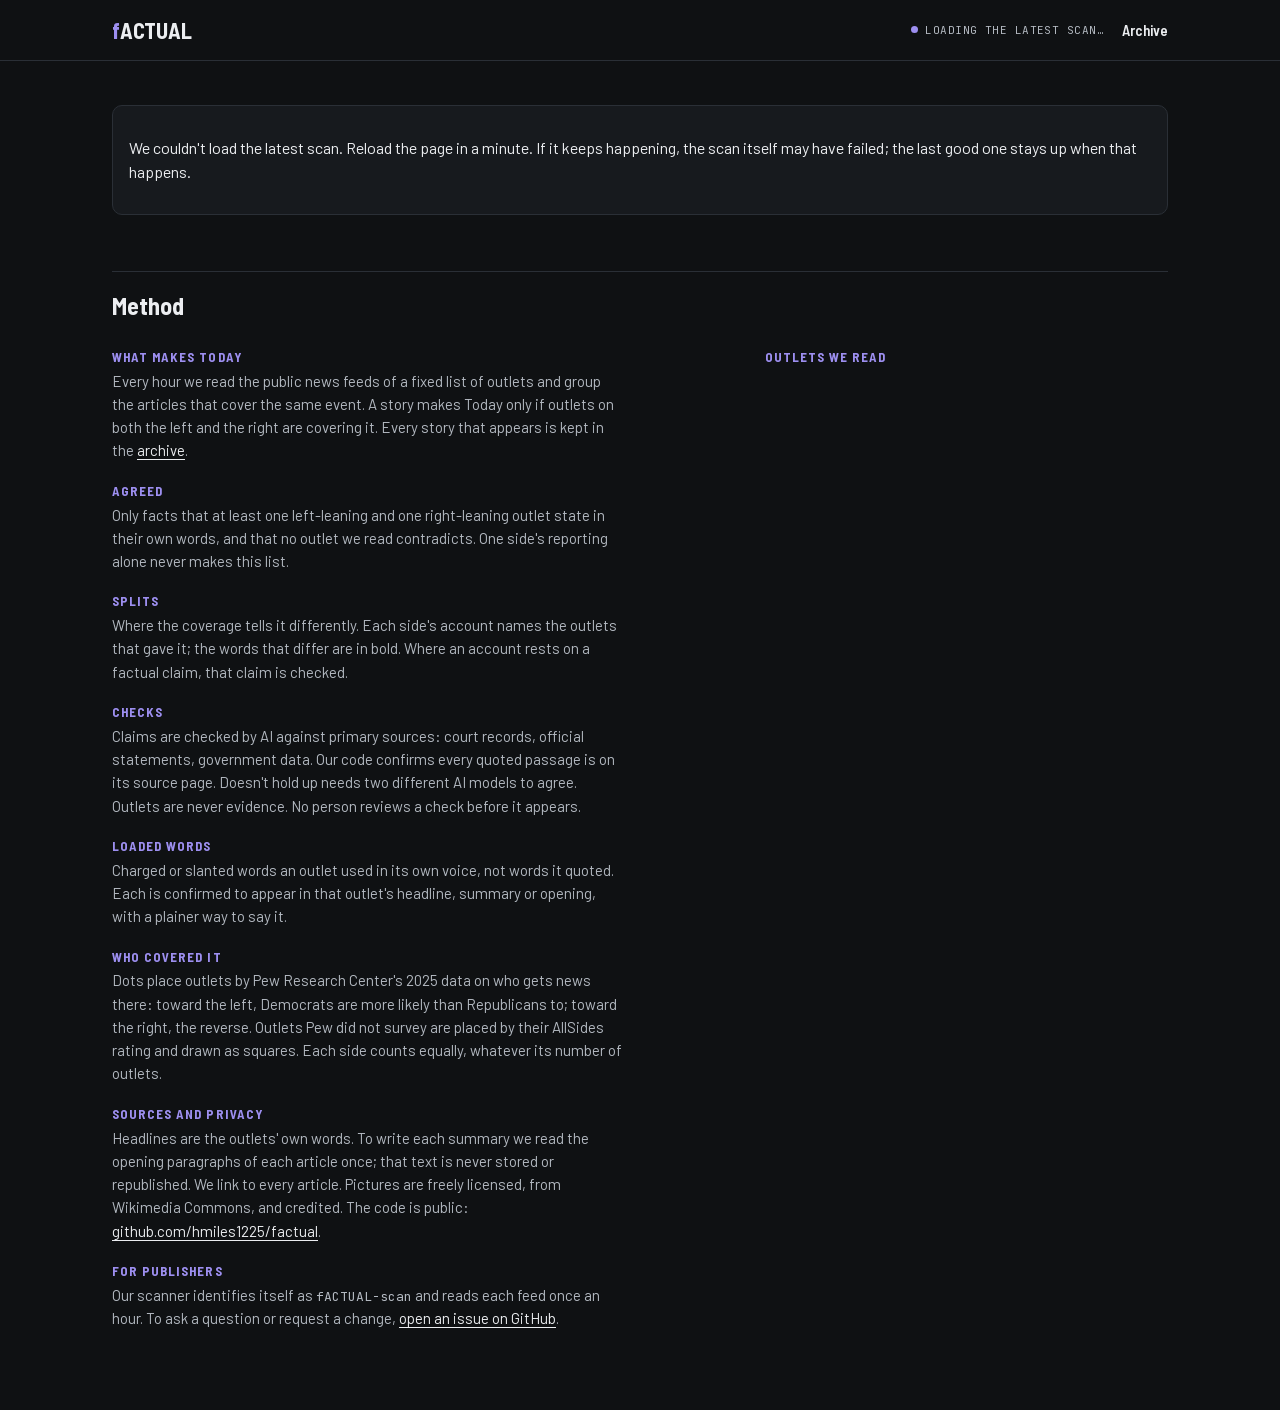
==== web/index.html @ ad4d0893 "Direction C: dark, data-first, brand purple Heston's son said the site looked like Claude made it (c" ====
<!doctype html>
<html lang="en">
<head>
<meta charset="utf-8">
<meta name="viewport" content="width=device-width, initial-scale=1">
<title>fACTUAL</title>
<meta name="description" content="The stories both left- and right-leaning outlets are covering: what they agree on, where they differ, and what holds up.">
<meta name="theme-color" content="#0F1113">
<meta name="color-scheme" content="dark">
<link rel="preload" href="fonts/barlowsc-700-v16.woff2" as="font" type="font/woff2" crossorigin>
<link rel="preload" href="fonts/barlow-400-v13.woff2" as="font" type="font/woff2" crossorigin>
<link rel="icon" href="favicon-v1.svg" type="image/svg+xml">
<link rel="icon" href="favicon-32-v1.png" sizes="32x32" type="image/png">
<link rel="apple-touch-icon" href="apple-touch-icon-v1.png">
<link rel="manifest" href="site.webmanifest">
<meta name="apple-mobile-web-app-title" content="fACTUAL">
<meta name="application-name" content="fACTUAL">
<meta name="msapplication-TileColor" content="#4B3A9E">
<link rel="stylesheet" href="styles.css">
<script src="app.js" defer></script>
</head>
<body data-page="today">
<a class="skip" href="#main">Skip to stories</a>

<header class="masthead">
  <div class="masthead-inner">
    <a class="wordmark" href="./" aria-label="fACTUAL"><span class="f" aria-hidden="true">f</span><span aria-hidden="true">ACTUAL</span></a>
    <nav class="mast-nav" aria-label="Site">
      <p class="scanline" id="scanline" aria-live="polite">Loading the latest scan…</p>
      <a class="nav-link" href="archive.html">Archive</a>
    </nav>
  </div>
</header>

<main id="main" class="page">
  <section class="intro" aria-labelledby="today-title">
    <h1 id="today-title" class="sr-only">Today, in <span id="today-count">…</span> stories</h1>
    <nav class="topic-nav" id="topic-nav" aria-label="Sections"></nav>
  </section>
  <div id="sections"></div>

  <section class="about" id="about" aria-labelledby="about-title">
    <h2 id="about-title">Method</h2>
    <div class="about-cols">
      <div>
        <h3>What makes Today</h3>
        <p>Every hour we read the public news feeds of a fixed list of outlets and group the articles that cover
          the same event. A story makes Today only if outlets on both the left and the right are covering it.
          Every story that appears is kept in the <a href="archive.html">archive</a>.</p>
        <h3>Agreed</h3>
        <p>Only facts that at least one left-leaning and one right-leaning outlet state in their own words, and that
          no outlet we read contradicts. One side's reporting alone never makes this list.</p>
        <h3>Splits</h3>
        <p>Where the coverage tells it differently. Each side's account names the outlets that gave it; the words
          that differ are in bold. Where an account rests on a factual claim, that claim is checked.</p>
        <h3>Checks</h3>
        <p>Claims are checked by AI against primary sources: court records, official statements, government data.
          Our code confirms every quoted passage is on its source page. Doesn't hold up needs two different AI models
          to agree. Outlets are never evidence. No person reviews a check before it appears.</p>
        <h3>Loaded words</h3>
        <p>Charged or slanted words an outlet used in its own voice, not words it quoted. Each is confirmed to appear
          in that outlet's headline, summary or opening, with a plainer way to say it.</p>
        <h3>Who covered it</h3>
        <p>Dots place outlets by Pew Research Center's 2025 data on who gets news there: toward the left, Democrats
          are more likely than Republicans to; toward the right, the reverse. Outlets Pew did not survey are placed by
          their AllSides rating and drawn as squares. Each side counts equally, whatever its number of outlets.</p>
        <h3>Sources and privacy</h3>
        <p>Headlines are the outlets' own words. To write each summary we read the opening paragraphs of each article
          once; that text is never stored or republished. We link to every article. Pictures are freely licensed,
          from Wikimedia Commons, and credited. The code is public:
          <a href="https://github.com/hmiles1225/factual">github.com/hmiles1225/factual</a>.</p>
        <h3>For publishers</h3>
        <p>Our scanner identifies itself as <code>fACTUAL-scan</code> and reads each feed once an hour. To ask a
          question or request a change, <a href="https://github.com/hmiles1225/factual/issues">open an issue on GitHub</a>.</p>
      </div>
      <div>
        <h3>Outlets we read</h3>
        <div id="feeds"></div>
      </div>
    </div>
  </section>
</main>
</body>
</html>
---- web/styles.css ----
/* fACTUAL, Direction C "Instrument" (Figma AU7aaZm109MOZR5fq3y9kd, section 08: 113:6, 113:75).
   Dark, data-first: the numbers lead. One brand purple in two shades: lavender for text and marks
   on dark, the deep purple for fills under white text. Yellow and vermilion are verdicts only.
   Three voices: Barlow Semi Condensed = fACTUAL's labels and headlines, Barlow = reading,
   JetBrains Mono = numbers and receipts. */

@font-face { font-family: "Barlow Semi Condensed"; src: url(fonts/barlowsc-500-v16.woff2) format("woff2"); font-weight: 500; font-display: swap; }
@font-face { font-family: "Barlow Semi Condensed"; src: url(fonts/barlowsc-600-v16.woff2) format("woff2"); font-weight: 600; font-display: swap; }
@font-face { font-family: "Barlow Semi Condensed"; src: url(fonts/barlowsc-700-v16.woff2) format("woff2"); font-weight: 700; font-display: swap; }
@font-face { font-family: "Barlow"; src: url(fonts/barlow-400-v13.woff2) format("woff2"); font-weight: 400; font-display: swap; }
@font-face { font-family: "Barlow"; src: url(fonts/barlow-500-v13.woff2) format("woff2"); font-weight: 500; font-display: swap; }
@font-face { font-family: "Barlow"; src: url(fonts/barlow-600-v13.woff2) format("woff2"); font-weight: 600; font-display: swap; }
@font-face { font-family: "JetBrains Mono"; src: url(fonts/jetbrainsmono-v24.woff2) format("woff2"); font-weight: 400 700; font-display: swap; }

:root {
  color-scheme: dark;
  --bg: #0F1113;      /* never pure black */
  --surf: #171A1E;
  --surf-2: #1F2328;
  --line: #2A2F36;
  --ink: #ECEEF1;     /* 16.6:1 on bg */
  --ink-2: #B3B9C1;   /* 10:1 on bg */
  --ink-3: #858C95;   /* 5.5:1 on bg, 5.1:1 on surf */
  --lav: #9D8FF0;     /* brand purple for text and marks on dark: 6.9:1 on bg, 6.3:1 on surf */
  --brand: #4B3A9E;   /* brand purple for fills; white text on it is 8.8:1 */
  --hi: #F5E663;      /* Confirmed, and nothing else */
  --verm: #B3261E;    /* Doesn't hold up, and nothing else */
  --cond: "Barlow Semi Condensed", "Arial Narrow", system-ui, sans-serif;
  --sans: "Barlow", system-ui, sans-serif;
  --mono: "JetBrains Mono", ui-monospace, monospace;
  --gutter: 20px;
  --ease-out: cubic-bezier(0.2, 0.7, 0.2, 1);
}

* { box-sizing: border-box; }
html { -webkit-text-size-adjust: 100%; overflow-x: clip; }
body { margin: 0; overflow-x: clip; background: var(--bg); color: var(--ink); font: 400 1rem/1.5 var(--sans); }  /* never scrolls sideways */
a { color: inherit; text-decoration-thickness: 1px; text-underline-offset: 3px; }
a:hover { text-decoration-thickness: 2px; }
:focus-visible { outline: 2px solid var(--lav); outline-offset: 3px; border-radius: 6px; }
.skip { position: absolute; left: -9999px; }
.skip:focus { left: var(--gutter); top: 12px; background: var(--surf); padding: 10px 14px; z-index: 2; }
.sr-only { position: absolute; width: 1px; height: 1px; overflow: hidden; clip: rect(0 0 0 0); white-space: nowrap; }
code { font: 400 0.8125rem var(--mono); }

/* ---------- Frame ---------- */
.masthead { border-bottom: 1px solid var(--line); }
.masthead-inner, .page { max-width: 1120px; margin: 0 auto; padding: 0 var(--gutter); }
.masthead-inner { display: flex; align-items: center; justify-content: space-between; gap: 16px; min-height: 60px; }
.wordmark { font: 700 1.375rem/1 var(--cond); letter-spacing: -0.01em; text-decoration: none; }
.wordmark .f { color: var(--lav); }
.mast-nav { display: flex; align-items: center; gap: 18px; }
.scanline { display: flex; align-items: center; gap: 7px; margin: 0; white-space: nowrap; font: 400 0.6875rem/1.3 var(--mono); letter-spacing: 0.04em; text-transform: uppercase; color: var(--ink-2); }
.scanline::before { content: ""; width: 7px; height: 7px; border-radius: 50%; background: var(--lav); flex: none; }
.back, .nav-link { display: inline-flex; align-items: center; min-height: 44px; font: 600 0.9375rem/1 var(--cond); text-decoration: none; }
.back::before { content: "\2190"; margin-right: 6px; }
.back:hover, .nav-link:hover { text-decoration: underline; }
.page { padding-bottom: 80px; }

/* ---------- Today ---------- */
.intro { padding: 16px 0 4px; }
.topic-nav { display: flex; flex-wrap: wrap; gap: 6px; }
.topic-chip { display: inline-flex; align-items: center; gap: 7px; min-height: 44px; padding: 0 12px; border-radius: 8px; background: var(--surf);
  color: var(--ink-2); font: 600 0.9375rem/1 var(--cond); text-decoration: none; transition: background 150ms ease-out, color 150ms ease-out; }
.topic-chip:hover { background: var(--brand); color: #fff; }
.topic-chip:hover .topic-count { color: #fff; }
.topic-count { font: 400 0.75rem/1 var(--mono); color: var(--ink-3); }
.topic-section { margin-top: 32px; scroll-margin-top: 12px; }
.topic-section:first-child { margin-top: 16px; }
.topic-head { display: flex; align-items: baseline; justify-content: space-between; gap: 12px; padding-bottom: 10px; margin-bottom: 14px; border-bottom: 1px solid var(--line); }
.topic-name { margin: 0; font: 700 1.375rem/1.1 var(--cond); }
.topic-span { margin: 0; font: 400 0.75rem/1.2 var(--mono); letter-spacing: 0.04em; text-transform: uppercase; color: var(--ink-3); }
.topic-empty { margin: 0; font-size: 0.9375rem; line-height: 1.5; color: var(--ink-3); }

.stories { list-style: none; margin: 0; padding: 0; display: grid; gap: 12px; }
.story { display: flex; flex-direction: column; gap: 12px; padding: 14px; background: var(--surf); border: 1px solid transparent; border-radius: 12px;
  transition: border-color 160ms var(--ease-out); }
.story:hover { border-color: var(--line); }
.story-main { display: flex; flex-direction: column; gap: 8px; }
.headline { margin: 0; font: 600 1.3125rem/1.12 var(--cond); }
.headline a { text-decoration: none; }
.headline a:hover { text-decoration: underline; text-decoration-thickness: 1px; }
.story-lead .headline { font-size: clamp(1.5625rem, 4vw, 2.125rem); line-height: 1.06; }
.gist { margin: 0; font: 400 0.96875rem/1.45 var(--sans); color: var(--ink-2); max-width: 64ch; }

/* The numbers that lead: outlets, agreed, splits, loaded words. */
.metrics { list-style: none; display: flex; flex-wrap: wrap; gap: 4px 14px; margin: 0; padding: 0; }
.metrics li { display: inline-flex; align-items: baseline; gap: 4px; }
.m-n { font: 700 0.8125rem/1 var(--mono); color: var(--ink); }
.m-l { font: 500 0.8125rem/1 var(--cond); color: var(--ink-3); }
.metrics .is-agreed .m-n { color: var(--lav); }
.metrics-tiles { display: grid; grid-template-columns: repeat(4, 1fr); gap: 8px; margin: 16px 0 0; }
.metrics-tiles li { display: flex; flex-direction: column; align-items: flex-start; gap: 4px; padding: 10px; background: var(--surf); border-radius: 8px; }
.metrics-tiles .m-n { font-size: 1.25rem; }
.metrics-tiles .m-l { font-size: 0.75rem; }

/* ---------- Photos: freely licensed, always credited ---------- */
figure { margin: 0; }
figure img { display: block; width: 100%; height: auto; border-radius: 10px; background: var(--surf-2); object-fit: cover; object-position: 50% 22%; }
figcaption { margin-top: 6px; font: 400 0.65625rem/1.45 var(--mono); color: var(--ink-3); }
figcaption a { text-decoration: none; }
figcaption a:hover { text-decoration: underline; }
.photo-link { display: block; border-radius: 10px; overflow: hidden; }
.photo-link img { transition: transform 300ms var(--ease-out); }
.photo-link:hover img { transform: scale(1.02); }
.lead-photo img { aspect-ratio: 16 / 9; }
.card-photo img { aspect-ratio: 21 / 9; }
.story-photo { margin-top: 16px; }
.story-photo img { aspect-ratio: 16 / 9; }

/* ---------- Story page ---------- */
.story-page > * { max-width: 720px; }
.story-head { padding: 22px 0 0; }
.kicker { margin: 0 0 8px; font: 400 0.6875rem/1.2 var(--mono); letter-spacing: 0.06em; text-transform: uppercase; color: var(--ink-3); }
.story-title { margin: 0; font: 700 clamp(1.875rem, 6vw, 2.75rem)/1.06 var(--cond); }
.byline { margin: 8px 0 0; font: 400 0.6875rem/1.4 var(--mono); letter-spacing: 0.04em; text-transform: uppercase; color: var(--ink-3); }

.block { margin-top: 32px; }
.block-title { margin: 0 0 10px; font: 700 0.8125rem/1.2 var(--cond); letter-spacing: 0.08em; text-transform: uppercase; color: var(--ink-3); }
.block-title:has(+ .facts) { color: var(--lav); }
.sub-title { margin: 20px 0 8px; font: 700 0.8125rem/1.2 var(--cond); letter-spacing: 0.08em; text-transform: uppercase; color: var(--ink-3); }

.facts { list-style: none; margin: 0; padding: 0; }
.facts li { display: grid; grid-template-columns: 18px 1fr; gap: 10px; padding: 7px 0; }
.fact-mark { font: 700 0.875rem/1.6 var(--mono); color: var(--lav); }
.fact-text { font: 400 1.0625rem/1.5 var(--sans); }

/* Splits */
.diff { padding: 4px 0 18px; }
.diff + .diff { padding-top: 18px; border-top: 1px solid var(--line); }
.diff-point { margin: 0 0 10px; font: 600 1.125rem/1.25 var(--cond); }
.diff-split { margin: 0 0 10px; font-size: 0.875rem; line-height: 1.45; color: var(--ink-2); }
.sides { display: grid; gap: 8px; }
@media (min-width: 360px) { .sides { grid-template-columns: 1fr 1fr; } }
.side { display: flex; flex-direction: column; gap: 8px; padding: 12px; background: var(--surf); border-radius: 10px; }
.side, .side > * { min-width: 0; }
/* Which side is talking can't be missed: a solid label. Text, never color. */
.side-tag { align-self: flex-start; margin: 0; padding: 2px 8px; border-radius: 5px; background: var(--brand); color: #fff; font: 700 0.75rem/1.5 var(--cond); letter-spacing: 0.04em; text-transform: uppercase; }
.side-says { margin: 0; font: 400 0.96875rem/1.45 var(--sans); color: var(--ink-2); }
.side-says strong { font-weight: 600; color: var(--ink); }
.side-outlets { margin: auto 0 0; font: 400 0.65625rem/1.45 var(--mono); color: var(--ink-3); }
.side-pending { margin: 0; font-size: 0.8125rem; color: var(--ink-3); }

/* Checks */
.check-row { border-top: 1px solid var(--line); }
.check-row > summary { display: grid; grid-template-columns: auto minmax(0, 1fr) auto; gap: 10px; align-items: baseline; padding: 10px 0 4px; min-height: 44px; }
.check-row > summary::after { align-self: center; }
.check-claim { font: 400 0.875rem/1.4 var(--sans); color: var(--ink); overflow-wrap: anywhere; }
.diff > .check-row { margin-top: 10px; }
.check-body { padding: 4px 0 10px; }
.why { margin: 0 0 8px; font-size: 0.875rem; line-height: 1.5; color: var(--ink-2); }
.finding { margin: 0; font: 400 0.9375rem/1.5 var(--sans); }
.check-note { margin: 8px 0 0; font-size: 0.8125rem; color: var(--ink-2); }
.check-partial { margin: 6px 0 0; font-size: 0.8125rem; line-height: 1.45; color: var(--ink-2); }
.check-partial p { margin: 0 0 4px; }
.check-sources { margin: 6px 0 0; font: 400 0.6875rem/1.5 var(--mono); color: var(--ink-3); }
.check-sources .src-link { color: var(--lav); text-decoration: underline; text-underline-offset: 2px; }
.check-meta { margin: 8px 0 0; font: 400 0.6875rem/1.5 var(--mono); color: var(--ink-3); }
.evidence { list-style: none; margin: 10px 0 0; padding: 0; }
.evidence li { padding: 8px 0 0 10px; border-left: 2px solid var(--line); margin-bottom: 8px; }
.ev-quote { display: block; font: 400 0.9375rem/1.5 var(--sans); color: var(--ink); }
.ev-src { display: inline-flex; align-items: center; min-height: 32px; font: 400 0.6875rem/1.4 var(--mono); color: var(--lav); }

/* Verdict chips: glyph + word, never color alone */
.chip { display: inline-flex; align-items: center; gap: 5px; justify-self: start; padding: 2px 8px; border-radius: 5px; font: 700 0.75rem/1.4 var(--cond); letter-spacing: 0.04em; text-transform: uppercase; white-space: nowrap; }
.chip-hold { background: var(--hi); color: var(--bg); }
.chip-ctx { border: 1.5px dashed var(--ink-2); color: var(--ink); padding: 0.5px 6.5px; }
.chip-no { background: var(--verm); color: #fff; }
.chip-unk { border: 1.5px solid var(--ink-3); color: var(--ink); padding: 0.5px 6.5px; }

/* Loaded words */
.loaded-list { list-style: none; margin: 0; padding: 0; }
.loaded-item { padding: 10px 0; border-top: 1px solid var(--line); }
.loaded-item:first-child { border-top: 0; padding-top: 2px; }
.loaded-line { margin: 0; font: 500 1rem/1.4 var(--sans); }
.loaded-side { display: inline-block; min-width: 26px; margin-right: 8px; padding: 0 5px; border: 1px solid var(--line); border-radius: 4px; text-align: center; font: 700 0.6875rem/1.6 var(--mono); color: var(--ink-2); }
.loaded-term { color: var(--ink); text-decoration-thickness: 1.5px; }
.loaded-arrow { color: var(--ink-3); }
.loaded-neutral { color: var(--lav); }
.loaded-why { margin: 4px 0 0; font-size: 0.8125rem; line-height: 1.45; color: var(--ink-3); }

/* Who covered it */
.spectrum { margin: 6px 0 0; }
.spectrum-wrap { position: relative; }
.chart-svg { display: block; overflow: visible; }
.chart-svg .hit { fill: transparent; }
.chart-base { stroke: var(--line); stroke-width: 1; }
.chart-axis { font: 400 10.5px var(--mono); fill: var(--ink-3); }
.chart-label { font: 600 12px var(--cond); fill: var(--ink); }
.dot { stroke-width: 1.5; }
.dot.fill { fill: var(--lav); stroke: var(--lav); }
.dot.hollow { fill: var(--bg); stroke: var(--lav); stroke-width: 2; }
.dot.ghost { fill: var(--bg); stroke: var(--ink-3); stroke-width: 1.5; }  /* 5.5:1 ring: WCAG 1.4.11 */
.dotg { cursor: default; }
.dotg:hover .dot.ghost { fill: var(--ink-3); }
.chart-tip { position: absolute; top: -8px; transform: translateY(-100%); display: none; gap: 2px; flex-direction: column;
  padding: 7px 9px; background: var(--ink); color: var(--bg); border-radius: 7px; font-size: 0.8125rem; line-height: 1.35;
  width: max-content; max-width: 100%; white-space: normal; z-index: 1; }
.chart-tip.on { display: flex; }
.chart-tip strong { font-weight: 600; }
.spectrum-legend { display: flex; flex-wrap: wrap; gap: 6px 16px; margin-top: 8px; font: 500 0.8125rem/1.3 var(--cond); color: var(--ink-2); }
.spectrum-legend .key { display: inline-flex; align-items: center; gap: 6px; }
i.dot { display: inline-block; width: 10px; height: 10px; border-radius: 50%; flex: none; }
i.dot.fill { background: var(--lav); }
i.dot.hollow { background: transparent; border: 2px solid var(--lav); }
i.dot.ghost { background: transparent; border: 1.5px solid var(--ink-3); }
i.dot.sq { border-radius: 2px; background: transparent; border: 1.5px solid var(--ink-2); }
.outlet-list { margin-top: 12px; }
.outlet-list > summary { display: flex; justify-content: space-between; gap: 12px; align-items: center; min-height: 44px; font: 600 0.9375rem/1.3 var(--cond); border-top: 1px solid var(--line); border-bottom: 1px solid var(--line); }
.outlet-cols { display: grid; gap: 4px 24px; padding: 8px 0 4px; }
.outlet-ul { list-style: none; margin: 0; padding: 0; }
.outlet-ul li { display: grid; gap: 2px; padding: 8px 0; border-top: 1px solid var(--line); }
.outlet-name { font: 600 0.9375rem/1.3 var(--cond); color: var(--ink-3); }
.outlet-ul li.covered .outlet-name { color: var(--ink); }
.outlet-why { font-size: 0.8125rem; line-height: 1.4; color: var(--ink-2); }

/* By the numbers (verified figures) */
.stats { display: grid; grid-template-columns: repeat(auto-fit, minmax(130px, 1fr)); gap: 8px; margin: 4px 0 12px; }
.stat { display: flex; flex-direction: column; gap: 2px; padding: 10px 12px; background: var(--surf-2); border-radius: 8px; }
.stat-value { font: 700 1.5rem/1.1 var(--mono); color: var(--ink); }
.stat-unit { font: 600 0.8125rem/1.3 var(--cond); color: var(--ink-2); }
.stat-unit:empty { display: none; }
.stat-label { font-size: 0.8125rem; line-height: 1.4; color: var(--ink-2); }
.stat-src { margin-top: 6px; font: 400 0.6875rem/1.4 var(--mono); color: var(--lav); text-decoration: none; }
.stat-src:hover { text-decoration: underline; }

/* Your call, sources, disclosure */
.open-list { list-style: none; margin: 0; padding: 0; }
.open-list li { padding: 12px 0; border-top: 1px solid var(--line); }
.open-list li:first-child { border-top: 0; padding-top: 2px; }
.open-point { margin: 0; font: 500 1rem/1.45 var(--sans); }
details > summary { cursor: pointer; list-style: none; }
details > summary::-webkit-details-marker { display: none; }
details > summary::after { content: "+"; font: 500 1rem/1 var(--mono); color: var(--ink-2); }
details[open] > summary::after { content: "\2212"; }
.sources-all > summary { display: flex; justify-content: space-between; gap: 12px; align-items: center; min-height: 48px; font: 600 0.9375rem/1.3 var(--cond); border-top: 1px solid var(--line); border-bottom: 1px solid var(--line); }
.articles { list-style: none; margin: 0; padding: 0; }
.articles li { padding: 10px 0; border-bottom: 1px solid var(--line); }
.articles .src { display: block; font: 600 0.8125rem/1.3 var(--cond); color: var(--ink-3); }
.articles a { display: block; margin-top: 2px; font: 400 0.9375rem/1.4 var(--sans); color: var(--ink); }
.disclosure { margin: 16px 0 0; font: 400 0.6875rem/1.6 var(--mono); color: var(--ink-3); }
.disclosure a { color: var(--lav); text-decoration: underline; }  /* in a line of text: never color alone */

/* ---------- Method (About) ---------- */
.about { margin-top: 56px; padding-top: 20px; border-top: 1px solid var(--line); }
.about h2 { margin: 0 0 8px; font: 700 1.5rem/1.2 var(--cond); }
.about h3 { margin: 20px 0 4px; font: 700 0.8125rem/1.3 var(--cond); letter-spacing: 0.08em; text-transform: uppercase; color: var(--lav); }
.about p { margin: 0; max-width: 64ch; font-size: 0.9375rem; line-height: 1.55; color: var(--ink-2); }
.about a { color: var(--ink); }
.about-cols { display: grid; gap: 8px 48px; }
.feeds-list { margin: 0; font: 400 0.875rem/1.6 var(--sans); color: var(--ink-2); }
.feeds-down { margin: 8px 0 0; font: 400 0.75rem/1.5 var(--mono); color: var(--ink-3); }
.error { margin-top: 24px; padding: 14px 16px; border: 1px solid var(--line); border-radius: 10px; background: var(--surf); }

/* ---------- Archive ---------- */
.dek { margin: 10px 0 0; max-width: 52ch; font-size: 1rem; line-height: 1.5; color: var(--ink-2); }
.intro h1 { margin: 0; font: 700 clamp(1.875rem, 6vw, 2.75rem)/1.05 var(--cond); }
.arch-day { border-top: 1px solid var(--line); }
.arch-day:last-child { border-bottom: 1px solid var(--line); }
.arch-day > summary { display: flex; align-items: baseline; gap: 16px; padding: 16px 0; min-height: 52px; }
.arch-date { flex: 1; font: 700 1.1875rem/1.2 var(--cond); }
.arch-count { font: 400 0.75rem/1.2 var(--mono); color: var(--ink-3); }
.arch-body { padding: 0 0 20px; }
.arch-topic { margin: 14px 0 6px; font: 700 0.8125rem/1.2 var(--cond); letter-spacing: 0.08em; text-transform: uppercase; color: var(--lav); }
.arch-list { list-style: none; margin: 0; padding: 0; }
.arch-list li { display: grid; gap: 4px; padding: 10px 0; border-top: 1px solid var(--line); }
.arch-link { font: 600 1.0625rem/1.3 var(--cond); color: var(--ink); text-decoration: none; }
.arch-link:hover { text-decoration: underline; }
.arch-meta { font: 400 0.6875rem/1.4 var(--mono); color: var(--ink-3); }

/* ---------- Larger screens ---------- */
@media (min-width: 720px) {
  :root { --gutter: 32px; }
  .story { padding: 18px; }
  .story-title { line-height: 1.04; }
}
@media (min-width: 760px) {
  .outlet-cols { grid-template-columns: repeat(3, 1fr); }
}
@media (min-width: 960px) {
  .stories { grid-template-columns: 1fr 1fr; gap: 14px; }
  .story-lead { grid-column: 1 / -1; padding: 22px; }
  .story-lead:has(.lead-photo) { display: grid; grid-template-columns: 6fr 5fr; column-gap: 28px; align-items: start; }
  .story-lead .lead-photo { grid-column: 2; grid-row: 1; }
  .story-lead .story-main { grid-column: 1; grid-row: 1; }
  .about-cols { grid-template-columns: 3fr 2fr; }
}

@media (max-width: 359px) { .scan-extra { display: none; } }  /* the header fits a 320 px phone */

@media (prefers-reduced-motion: reduce) {
  .photo-link img, .story, .topic-chip { transition: none; }
  .photo-link:hover img { transform: none; }
}
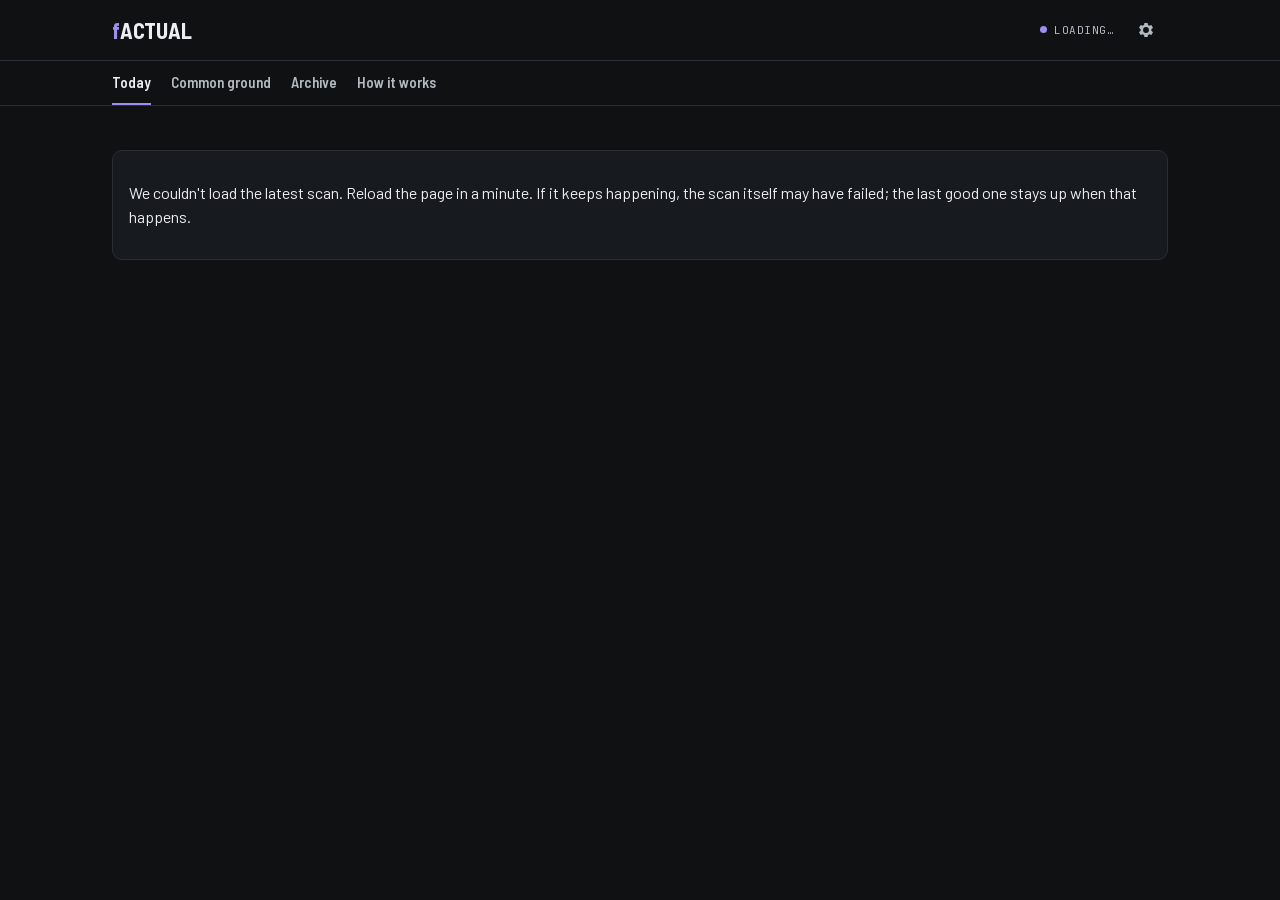
==== commit 41ab85b5: "Common ground, How it works, site nav, and theme settings - Nav on every page: Today, Common ground," ====
--- a/web/index.html
+++ b/web/index.html
@@ -6,7 +6,7 @@
 <title>fACTUAL</title>
 <meta name="description" content="The stories both left- and right-leaning outlets are covering: what they agree on, where they differ, and what holds up.">
 <meta name="theme-color" content="#0F1113">
-<meta name="color-scheme" content="dark">
+<meta name="color-scheme" content="dark light">
 <link rel="preload" href="fonts/barlowsc-700-v16.woff2" as="font" type="font/woff2" crossorigin>
 <link rel="preload" href="fonts/barlow-400-v13.woff2" as="font" type="font/woff2" crossorigin>
 <link rel="icon" href="favicon-v1.svg" type="image/svg+xml">
@@ -16,6 +16,7 @@
 <meta name="apple-mobile-web-app-title" content="fACTUAL">
 <meta name="application-name" content="fACTUAL">
 <meta name="msapplication-TileColor" content="#4B3A9E">
+<script>try{var t=localStorage.getItem("fx-theme");if(t==="light"||t==="auto")document.documentElement.dataset.theme=t}catch(e){}</script>
 <link rel="stylesheet" href="styles.css">
 <script src="app.js" defer></script>
 </head>
@@ -24,12 +25,23 @@
 
 <header class="masthead">
   <div class="masthead-inner">
-    <a class="wordmark" href="./" aria-label="fACTUAL"><span class="f" aria-hidden="true">f</span><span aria-hidden="true">ACTUAL</span></a>
-    <nav class="mast-nav" aria-label="Site">
-      <p class="scanline" id="scanline" aria-live="polite">Loading the latest scan…</p>
-      <a class="nav-link" href="archive.html">Archive</a>
-    </nav>
+    <a class="wordmark" href="./" aria-label="fACTUAL, today's stories"><span class="f" aria-hidden="true">f</span><span aria-hidden="true">ACTUAL</span></a>
+    <div class="mast-right">
+      <p class="scanline" id="scanline" aria-live="polite">Loading…</p>
+    <details class="settings">
+      <summary aria-label="Settings"><svg viewBox="0 0 24 24" width="20" height="20" aria-hidden="true"><path fill="currentColor" d="M19.4 13a7.5 7.5 0 0 0 0-2l2-1.6-2-3.4-2.4 1a7.4 7.4 0 0 0-1.7-1L15 3.5h-4L10.7 6a7.4 7.4 0 0 0-1.7 1l-2.4-1-2 3.4 2 1.6a7.5 7.5 0 0 0 0 2l-2 1.6 2 3.4 2.4-1c.5.4 1.1.7 1.7 1l.3 2.5h4l.3-2.5c.6-.3 1.2-.6 1.7-1l2.4 1 2-3.4zM13 15.5A3.5 3.5 0 1 1 13 8.5a3.5 3.5 0 0 1 0 7z" transform="translate(-1 0)"/></svg></summary>
+      <form class="settings-panel">
+        <fieldset>
+          <legend>Theme</legend>
+          <label><input type="radio" name="theme" value="dark"> Dark</label>
+          <label><input type="radio" name="theme" value="light"> Light</label>
+          <label><input type="radio" name="theme" value="auto"> Match my device</label>
+        </fieldset>
+      </form>
+    </details>
+    </div>
   </div>
+  <nav class="site-nav" aria-label="Site"><div class="site-nav-inner"><a href="./" aria-current="page">Today</a><a href="common.html">Common ground</a><a href="archive.html">Archive</a><a href="how.html">How it works</a></div></nav>
 </header>
 
 <main id="main" class="page">
@@ -39,46 +51,6 @@
   </section>
   <div id="sections"></div>
 
-  <section class="about" id="about" aria-labelledby="about-title">
-    <h2 id="about-title">Method</h2>
-    <div class="about-cols">
-      <div>
-        <h3>What makes Today</h3>
-        <p>Every hour we read the public news feeds of a fixed list of outlets and group the articles that cover
-          the same event. A story makes Today only if outlets on both the left and the right are covering it.
-          Every story that appears is kept in the <a href="archive.html">archive</a>.</p>
-        <h3>Agreed</h3>
-        <p>Only facts that at least one left-leaning and one right-leaning outlet state in their own words, and that
-          no outlet we read contradicts. One side's reporting alone never makes this list.</p>
-        <h3>Splits</h3>
-        <p>Where the coverage tells it differently. Each side's account names the outlets that gave it; the words
-          that differ are in bold. Where an account rests on a factual claim, that claim is checked.</p>
-        <h3>Checks</h3>
-        <p>Claims are checked by AI against primary sources: court records, official statements, government data.
-          Our code confirms every quoted passage is on its source page. Doesn't hold up needs two different AI models
-          to agree. Outlets are never evidence. No person reviews a check before it appears.</p>
-        <h3>Loaded words</h3>
-        <p>Charged or slanted words an outlet used in its own voice, not words it quoted. Each is confirmed to appear
-          in that outlet's headline, summary or opening, with a plainer way to say it.</p>
-        <h3>Who covered it</h3>
-        <p>Dots place outlets by Pew Research Center's 2025 data on who gets news there: toward the left, Democrats
-          are more likely than Republicans to; toward the right, the reverse. Outlets Pew did not survey are placed by
-          their AllSides rating and drawn as squares. Each side counts equally, whatever its number of outlets.</p>
-        <h3>Sources and privacy</h3>
-        <p>Headlines are the outlets' own words. To write each summary we read the opening paragraphs of each article
-          once; that text is never stored or republished. We link to every article. Pictures are freely licensed,
-          from Wikimedia Commons, and credited. The code is public:
-          <a href="https://github.com/hmiles1225/factual">github.com/hmiles1225/factual</a>.</p>
-        <h3>For publishers</h3>
-        <p>Our scanner identifies itself as <code>fACTUAL-scan</code> and reads each feed once an hour. To ask a
-          question or request a change, <a href="https://github.com/hmiles1225/factual/issues">open an issue on GitHub</a>.</p>
-      </div>
-      <div>
-        <h3>Outlets we read</h3>
-        <div id="feeds"></div>
-      </div>
-    </div>
-  </section>
 </main>
 </body>
 </html>
--- a/web/styles.css
+++ b/web/styles.css
@@ -32,6 +32,20 @@
   --ease-out: cubic-bezier(0.2, 0.7, 0.2, 1);
 }
 
+/* Light theme, by choice or matching the device (Settings). Cool white and gray, never cream. */
+:root[data-theme="light"] { color-scheme: light;
+  --bg: #F5F6F8; --surf: #FFFFFF; --surf-2: #EDEFF2; --line: #D9DCE1;
+  --ink: #111316; --ink-2: #3E444C; --ink-3: #5C636D;   /* 17.2, 9.1, 5.6:1 on bg */
+  --lav: #4B3A9E;    /* on light, the deep purple carries text and marks: 8.1:1 on bg */
+}
+@media (prefers-color-scheme: light) {
+  :root[data-theme="auto"] { color-scheme: light;
+  --bg: #F5F6F8; --surf: #FFFFFF; --surf-2: #EDEFF2; --line: #D9DCE1;
+  --ink: #111316; --ink-2: #3E444C; --ink-3: #5C636D;   /* 17.2, 9.1, 5.6:1 on bg */
+  --lav: #4B3A9E;    /* on light, the deep purple carries text and marks: 8.1:1 on bg */
+  }
+}
+
 * { box-sizing: border-box; }
 html { -webkit-text-size-adjust: 100%; overflow-x: clip; }
 body { margin: 0; overflow-x: clip; background: var(--bg); color: var(--ink); font: 400 1rem/1.5 var(--sans); }  /* never scrolls sideways */
@@ -49,7 +63,24 @@
 .masthead-inner { display: flex; align-items: center; justify-content: space-between; gap: 16px; min-height: 60px; }
 .wordmark { font: 700 1.375rem/1 var(--cond); letter-spacing: -0.01em; text-decoration: none; }
 .wordmark .f { color: var(--lav); }
-.mast-nav { display: flex; align-items: center; gap: 18px; }
+.mast-right { display: flex; align-items: center; gap: 10px; }
+.site-nav { border-top: 1px solid var(--line); }
+.site-nav-inner { max-width: 1120px; margin: 0 auto; padding: 0 var(--gutter); display: flex; gap: 20px; overflow-x: auto; scrollbar-width: none; }
+.site-nav-inner::-webkit-scrollbar { display: none; }
+.site-nav a { display: inline-flex; align-items: center; min-height: 44px; white-space: nowrap; font: 600 0.9375rem/1 var(--cond); color: var(--ink-2); text-decoration: none; border-bottom: 2px solid transparent; }
+.site-nav a:hover { color: var(--ink); }
+.site-nav a[aria-current="page"] { color: var(--ink); border-bottom-color: var(--lav); }
+
+/* Settings: a small panel under a gear button */
+.settings { position: relative; }
+.settings > summary { display: grid; place-items: center; width: 44px; height: 44px; border-radius: 8px; color: var(--ink-2); }
+.settings > summary::after, .settings[open] > summary::after { content: none; }
+.settings > summary:hover, .settings[open] > summary { background: var(--surf); color: var(--ink); }
+.settings-panel { position: absolute; right: 0; top: calc(100% + 6px); z-index: 3; min-width: 220px; padding: 12px 14px; background: var(--surf); border: 1px solid var(--line); border-radius: 10px; box-shadow: 0 12px 32px -12px rgba(0, 0, 0, 0.5); }
+.settings-panel fieldset { margin: 0; padding: 0; border: 0; display: grid; gap: 2px; }
+.settings-panel legend { margin-bottom: 6px; font: 700 0.8125rem/1.2 var(--cond); letter-spacing: 0.08em; text-transform: uppercase; color: var(--ink-3); }
+.settings-panel label { display: flex; align-items: center; gap: 10px; min-height: 40px; font: 500 0.9375rem/1.2 var(--sans); cursor: pointer; }
+.settings-panel input { width: 18px; height: 18px; accent-color: var(--lav); margin: 0; }
 .scanline { display: flex; align-items: center; gap: 7px; margin: 0; white-space: nowrap; font: 400 0.6875rem/1.3 var(--mono); letter-spacing: 0.04em; text-transform: uppercase; color: var(--ink-2); }
 .scanline::before { content: ""; width: 7px; height: 7px; border-radius: 50%; background: var(--lav); flex: none; }
 .back, .nav-link { display: inline-flex; align-items: center; min-height: 44px; font: 600 0.9375rem/1 var(--cond); text-decoration: none; }
@@ -163,7 +194,7 @@
 
 /* Verdict chips: glyph + word, never color alone */
 .chip { display: inline-flex; align-items: center; gap: 5px; justify-self: start; padding: 2px 8px; border-radius: 5px; font: 700 0.75rem/1.4 var(--cond); letter-spacing: 0.04em; text-transform: uppercase; white-space: nowrap; }
-.chip-hold { background: var(--hi); color: var(--bg); }
+.chip-hold { background: var(--hi); color: #111316; }  /* dark ink on yellow in both themes: 14.5:1 */
 .chip-ctx { border: 1.5px dashed var(--ink-2); color: var(--ink); padding: 0.5px 6.5px; }
 .chip-no { background: var(--verm); color: #fff; }
 .chip-unk { border: 1.5px solid var(--ink-3); color: var(--ink); padding: 0.5px 6.5px; }
@@ -241,8 +272,27 @@
 .disclosure { margin: 16px 0 0; font: 400 0.6875rem/1.6 var(--mono); color: var(--ink-3); }
 .disclosure a { color: var(--lav); text-decoration: underline; }  /* in a line of text: never color alone */
 
+/* ---------- Common ground ---------- */
+.cg-lede { margin: 0 0 14px; max-width: 60ch; font: 400 1.0625rem/1.5 var(--sans); color: var(--ink-2); }
+.agree-list { list-style: none; margin: 0; padding: 0; display: grid; gap: 10px; }
+.agree { padding: 12px 14px; background: var(--surf); border-radius: 10px; }
+.agree-policy { margin: 0 0 8px; font: 600 1.0625rem/1.3 var(--cond); }
+.agree-row { display: grid; grid-template-columns: 88px 1fr 42px; gap: 10px; align-items: center; min-height: 22px; }
+.agree-who { font: 500 0.8125rem/1 var(--cond); color: var(--ink-3); }
+.agree-bar { position: relative; height: 6px; border-radius: 3px; background: var(--line); overflow: hidden; }
+.agree-fill { position: absolute; inset: 0 auto 0 0; border-radius: 3px; background: var(--lav); }
+.agree-v { font: 700 0.8125rem/1 var(--mono); text-align: right; }
+.cg-source { margin: 12px 0 0; max-width: 72ch; font: 400 0.75rem/1.55 var(--mono); color: var(--ink-3); }
+.cg-source a { color: var(--lav); }
+.misread-list { list-style: none; margin: 0; padding: 0; counter-reset: m; }
+.misread { position: relative; padding: 14px 0 16px 34px; border-top: 1px solid var(--line); counter-increment: m; }
+.misread::before { content: counter(m, decimal-leading-zero); position: absolute; left: 0; top: 17px; font: 700 0.8125rem/1 var(--mono); color: var(--lav); }
+.misread-finding { margin: 0 0 6px; font: 600 1.1875rem/1.25 var(--cond); }
+.misread-detail { margin: 0; max-width: 64ch; font: 400 1rem/1.5 var(--sans); color: var(--ink-2); }
+.feeds-side { margin: 14px 0 2px; font: 700 0.8125rem/1.2 var(--cond); letter-spacing: 0.08em; text-transform: uppercase; color: var(--ink-3); }
+
 /* ---------- Method (About) ---------- */
-.about { margin-top: 56px; padding-top: 20px; border-top: 1px solid var(--line); }
+.about { margin-top: 24px; }
 .about h2 { margin: 0 0 8px; font: 700 1.5rem/1.2 var(--cond); }
 .about h3 { margin: 20px 0 4px; font: 700 0.8125rem/1.3 var(--cond); letter-spacing: 0.08em; text-transform: uppercase; color: var(--lav); }
 .about p { margin: 0; max-width: 64ch; font-size: 0.9375rem; line-height: 1.55; color: var(--ink-2); }
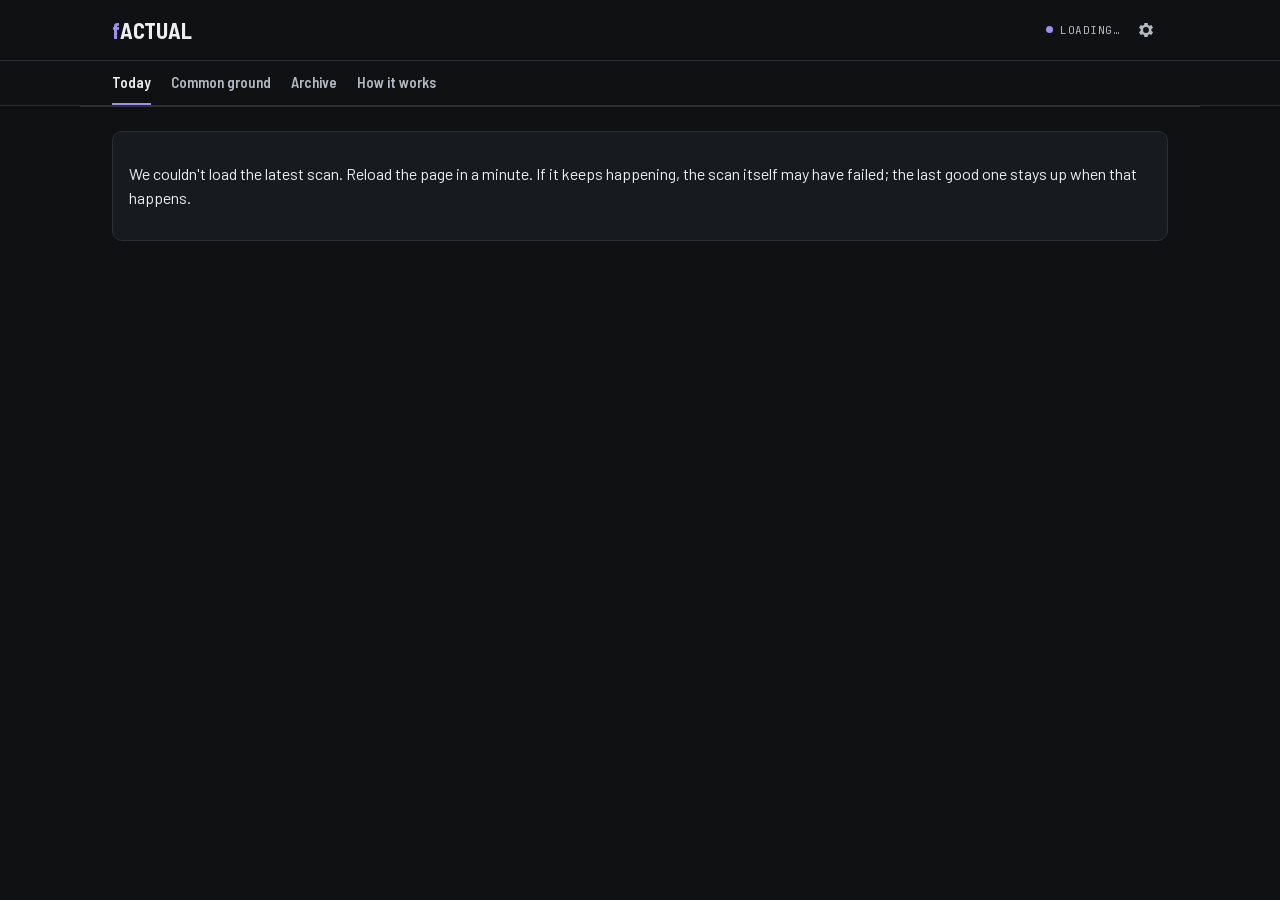
==== commit 613a22a2: "Today: a pinned section strip replaces the wall of section buttons One line of section names, sidewa" ====
--- a/web/index.html
+++ b/web/index.html
@@ -2,21 +2,27 @@
 <html lang="en">
 <head>
 <meta charset="utf-8">
-<meta name="viewport" content="width=device-width, initial-scale=1">
+<meta name="viewport" content="width=device-width, initial-scale=1, viewport-fit=cover">
 <title>fACTUAL</title>
 <meta name="description" content="The stories both left- and right-leaning outlets are covering: what they agree on, where they differ, and what holds up.">
+<meta property="og:type" content="website"><meta property="og:site_name" content="fACTUAL">
+<meta property="og:title" content="fACTUAL"><meta property="og:description" content="The stories both left- and right-leaning outlets are covering: what they agree on, where they differ, and what holds up.">
+<meta property="og:url" content="https://hestonmiles.com/factual/"><meta property="og:image" content="https://hestonmiles.com/factual/og-card-v1.png">
+<meta property="og:image:width" content="1200"><meta property="og:image:height" content="630"><meta name="twitter:card" content="summary_large_image">
 <meta name="theme-color" content="#0F1113">
 <meta name="color-scheme" content="dark light">
 <link rel="preload" href="fonts/barlowsc-700-v16.woff2" as="font" type="font/woff2" crossorigin>
 <link rel="preload" href="fonts/barlow-400-v13.woff2" as="font" type="font/woff2" crossorigin>
-<link rel="icon" href="favicon-v1.svg" type="image/svg+xml">
-<link rel="icon" href="favicon-32-v1.png" sizes="32x32" type="image/png">
-<link rel="apple-touch-icon" href="apple-touch-icon-v1.png">
+<link rel="icon" href="favicon-v2.svg" type="image/svg+xml">
+<link rel="icon" href="favicon-32-v2.png" sizes="32x32" type="image/png">
+<link rel="apple-touch-icon" href="apple-touch-icon-v2.png">
 <link rel="manifest" href="site.webmanifest">
 <meta name="apple-mobile-web-app-title" content="fACTUAL">
 <meta name="application-name" content="fACTUAL">
-<meta name="msapplication-TileColor" content="#4B3A9E">
-<script>try{var t=localStorage.getItem("fx-theme");if(t==="light"||t==="auto")document.documentElement.dataset.theme=t}catch(e){}</script>
+<meta name="msapplication-TileColor" content="#0F1113">
+<script>try{var t=localStorage.getItem("fx-theme");if(t==="light"||t==="auto")document.documentElement.dataset.theme=t}catch(e){}
+/* Opened from the home screen: an app, with a bottom tab bar (?app previews it in a browser). */
+if((window.matchMedia&&matchMedia("(display-mode: standalone)").matches)||navigator.standalone||/[?&]app\b/.test(location.search))document.documentElement.classList.add("app")</script>
 <link rel="stylesheet" href="styles.css">
 <script src="app.js" defer></script>
 </head>
@@ -43,12 +49,13 @@
   </div>
   <nav class="site-nav" aria-label="Site"><div class="site-nav-inner"><a href="./" aria-current="page">Today</a><a href="common.html">Common ground</a><a href="archive.html">Archive</a><a href="how.html">How it works</a></div></nav>
 </header>
+<nav class="tab-bar" aria-label="Sections"><a href="./" aria-current="page"><svg viewBox="0 0 24 24" width="24" height="24" aria-hidden="true"><path d="M4 5h16M4 10h16M4 15h10M4 20h7" fill="none" stroke="currentColor" stroke-width="2" stroke-linecap="round"/></svg><span>Today</span></a><a href="common.html"><svg viewBox="0 0 24 24" width="24" height="24" aria-hidden="true"><circle cx="9" cy="12" r="6" fill="none" stroke="currentColor" stroke-width="2"/><circle cx="15" cy="12" r="6" fill="none" stroke="currentColor" stroke-width="2"/></svg><span>Common ground</span></a><a href="archive.html"><svg viewBox="0 0 24 24" width="24" height="24" aria-hidden="true"><rect x="3" y="4" width="18" height="5" rx="1.5" fill="none" stroke="currentColor" stroke-width="2"/><path d="M5 9v9a2 2 0 0 0 2 2h10a2 2 0 0 0 2-2V9M10 13h4" fill="none" stroke="currentColor" stroke-width="2" stroke-linecap="round"/></svg><span>Archive</span></a><a href="how.html"><svg viewBox="0 0 24 24" width="24" height="24" aria-hidden="true"><circle cx="12" cy="12" r="9" fill="none" stroke="currentColor" stroke-width="2"/><path d="M12 11v6" stroke="currentColor" stroke-width="2" stroke-linecap="round"/><circle cx="12" cy="7.5" r="1.3" fill="currentColor"/></svg><span>How it works</span></a></nav>
 
 <main id="main" class="page">
   <section class="intro" aria-labelledby="today-title">
     <h1 id="today-title" class="sr-only">Today, in <span id="today-count">…</span> stories</h1>
-    <nav class="topic-nav" id="topic-nav" aria-label="Sections"></nav>
   </section>
+  <nav class="topic-nav" id="topic-nav" aria-label="Sections"></nav>
   <div id="sections"></div>
 
 </main>
--- a/web/styles.css
+++ b/web/styles.css
@@ -47,8 +47,8 @@
 }
 
 * { box-sizing: border-box; }
-html { -webkit-text-size-adjust: 100%; overflow-x: clip; }
-body { margin: 0; overflow-x: clip; background: var(--bg); color: var(--ink); font: 400 1rem/1.5 var(--sans); }  /* never scrolls sideways */
+html { -webkit-text-size-adjust: 100%; overflow-x: clip; overscroll-behavior-y: none; }  /* no rubber-band past the end: the tab bar stays put on iPhone */
+body { margin: 0; overflow-x: clip; overscroll-behavior-y: none; background: var(--bg); color: var(--ink); font: 400 1rem/1.5 var(--sans); }  /* never scrolls sideways */
 a { color: inherit; text-decoration-thickness: 1px; text-underline-offset: 3px; }
 a:hover { text-decoration-thickness: 2px; }
 :focus-visible { outline: 2px solid var(--lav); outline-offset: 3px; border-radius: 6px; }
@@ -71,6 +71,25 @@
 .site-nav a:hover { color: var(--ink); }
 .site-nav a[aria-current="page"] { color: var(--ink); border-bottom-color: var(--lav); }
 
+/* Phones and the home-screen app: one nav, a bottom tab bar, in place of the top nav row.
+   Focused items scroll clear of it (WCAG 2.4.11). */
+.tab-bar { display: none; position: fixed; left: 0; right: 0; bottom: 0; z-index: 5; padding: 6px max(6px, env(safe-area-inset-right)) calc(6px + env(safe-area-inset-bottom)) max(6px, env(safe-area-inset-left));
+  background: var(--surf); border-top: 1px solid var(--line); }
+html.app .site-nav { display: none; }
+html.app { scroll-padding-bottom: calc(84px + env(safe-area-inset-bottom)); }
+html.app body { padding-bottom: calc(66px + env(safe-area-inset-bottom)); }
+html.app .tab-bar { display: flex; }
+@media (max-width: 719px) {
+  .site-nav { display: none; }
+  html { scroll-padding-bottom: calc(84px + env(safe-area-inset-bottom)); }
+  body { padding-bottom: calc(66px + env(safe-area-inset-bottom)); }
+  .tab-bar { display: flex; }
+}
+.tab-bar a { flex: 1; display: flex; flex-direction: column; align-items: center; justify-content: center; gap: 3px; min-height: 52px;
+  font: 600 0.71875rem/1 var(--cond); color: var(--ink-3); text-decoration: none; border-radius: 8px; }
+.tab-bar a:hover { color: var(--ink); }
+.tab-bar a[aria-current="page"] { color: var(--lav); }
+
 /* Settings: a small panel under a gear button */
 .settings { position: relative; }
 .settings > summary { display: grid; place-items: center; width: 44px; height: 44px; border-radius: 8px; color: var(--ink-2); }
@@ -81,6 +100,23 @@
 .settings-panel legend { margin-bottom: 6px; font: 700 0.8125rem/1.2 var(--cond); letter-spacing: 0.08em; text-transform: uppercase; color: var(--ink-3); }
 .settings-panel label { display: flex; align-items: center; gap: 10px; min-height: 40px; font: 500 0.9375rem/1.2 var(--sans); cursor: pointer; }
 .settings-panel input { width: 18px; height: 18px; accent-color: var(--lav); margin: 0; }
+.settings-panel { width: min(340px, calc(100vw - 32px)); max-height: calc(100vh - 90px); overflow-y: auto; box-sizing: border-box; }
+.settings-topics { margin-top: 12px !important; padding-top: 12px !important; border-top: 1px solid var(--line) !important; grid-template-columns: 1fr 1fr; column-gap: 12px; }
+.settings-topics legend { float: left; width: 100%; grid-column: 1 / -1; }
+.settings-topics label { min-height: 40px; font-size: 0.875rem; line-height: 1.2; }
+
+/* First visit: choose topics. Same chip shape as the section nav, a checkbox inside each. */
+.picker { margin: 0 0 16px; padding: 16px; background: var(--surf); border: 1px solid var(--line); border-radius: 12px; }
+.picker-title { margin: 0; font: 700 1.375rem/1.2 var(--cond); }
+.picker-sub { margin: 4px 0 12px; font-size: 0.875rem; color: var(--ink-2); }
+.picker-grid { display: flex; flex-wrap: wrap; gap: 8px; }
+.pick { display: inline-flex; align-items: center; gap: 8px; min-height: 44px; box-sizing: border-box; padding: 0 12px; border: 1px solid var(--line); border-radius: 8px; font: 600 0.9375rem/1 var(--cond); color: var(--ink-2); cursor: pointer; transition: background-color 120ms ease-out, border-color 120ms ease-out, color 120ms ease-out; }
+.pick input { width: 18px; height: 18px; margin: 0; accent-color: var(--lav); }
+.pick:has(input:checked) { border-color: var(--lav); color: var(--ink); background: var(--surf-2); }
+.pick:has(input:focus-visible) { outline: 2px solid var(--lav); outline-offset: 2px; }
+.picker-done { margin-top: 14px; min-height: 44px; padding: 0 18px; border: 0; border-radius: 8px; background: var(--brand); color: #fff; font: 700 0.9375rem/1 var(--cond); letter-spacing: 0.02em; cursor: pointer; }
+.picker-done:hover { filter: brightness(1.15); }
+.picker-done:disabled { opacity: 0.4; cursor: not-allowed; filter: none; }
 .scanline { display: flex; align-items: center; gap: 7px; margin: 0; white-space: nowrap; font: 400 0.6875rem/1.3 var(--mono); letter-spacing: 0.04em; text-transform: uppercase; color: var(--ink-2); }
 .scanline::before { content: ""; width: 7px; height: 7px; border-radius: 50%; background: var(--lav); flex: none; }
 .back, .nav-link { display: inline-flex; align-items: center; min-height: 44px; font: 600 0.9375rem/1 var(--cond); text-decoration: none; }
@@ -89,14 +125,25 @@
 .page { padding-bottom: 80px; }
 
 /* ---------- Today ---------- */
-.intro { padding: 16px 0 4px; }
-.topic-nav { display: flex; flex-wrap: wrap; gap: 6px; }
-.topic-chip { display: inline-flex; align-items: center; gap: 7px; min-height: 44px; padding: 0 12px; border-radius: 8px; background: var(--surf);
-  color: var(--ink-2); font: 600 0.9375rem/1 var(--cond); text-decoration: none; transition: background 150ms ease-out, color 150ms ease-out; }
-.topic-chip:hover { background: var(--brand); color: #fff; }
-.topic-chip:hover .topic-count { color: #fff; }
-.topic-count { font: 400 0.75rem/1 var(--mono); color: var(--ink-3); }
-.topic-section { margin-top: 32px; scroll-margin-top: 12px; }
+.intro { padding: 0; }
+/* The section strip: one line, pinned while reading, sideways on a phone. The underline marks the section
+   in view. A soft edge says there is more to swipe to. */
+.topic-nav { position: sticky; top: 0; z-index: 4; display: flex; align-items: stretch; gap: 22px; margin: 0 calc(-1 * var(--gutter)); padding: 0 var(--gutter);
+  background: var(--bg); border-bottom: 1px solid var(--line); overflow-x: auto; scrollbar-width: none; overscroll-behavior-x: contain; }
+.topic-nav::-webkit-scrollbar { display: none; }
+.topic-nav.more-right { -webkit-mask-image: linear-gradient(to right, #000 calc(100% - 36px), transparent); mask-image: linear-gradient(to right, #000 calc(100% - 36px), transparent); }
+.topic-nav.more-left.more-right { -webkit-mask-image: linear-gradient(to right, transparent, #000 28px, #000 calc(100% - 36px), transparent); mask-image: linear-gradient(to right, transparent, #000 28px, #000 calc(100% - 36px), transparent); }
+.topic-nav.more-left:not(.more-right) { -webkit-mask-image: linear-gradient(to right, transparent, #000 28px); mask-image: linear-gradient(to right, transparent, #000 28px); }
+.strip-link { flex: none; display: inline-flex; align-items: baseline; gap: 5px; padding: 14px 0 12px; border-bottom: 2px solid transparent; white-space: nowrap;
+  font: 600 1rem/1.1 var(--cond); color: var(--ink-2); text-decoration: none; transition: color 120ms ease-out, border-color 120ms ease-out; }
+.strip-link:hover { color: var(--ink); }
+.strip-link[aria-current] { color: var(--ink); border-bottom-color: var(--lav); }
+.strip-link.is-empty { color: var(--ink-3); }
+.strip-n { font: 400 0.6875rem/1 var(--mono); color: var(--ink-3); }
+.strip-edit { flex: none; display: inline-flex; align-items: center; gap: 6px; margin-left: auto; padding: 0 2px; border: 0; background: none; white-space: nowrap;
+  font: 600 0.875rem/1 var(--cond); color: var(--ink-3); cursor: pointer; }
+.strip-edit:hover { color: var(--ink); }
+.topic-section { margin-top: 32px; scroll-margin-top: 60px; }  /* clear of the pinned strip */
 .topic-section:first-child { margin-top: 16px; }
 .topic-head { display: flex; align-items: baseline; justify-content: space-between; gap: 12px; padding-bottom: 10px; margin-bottom: 14px; border-bottom: 1px solid var(--line); }
 .topic-name { margin: 0; font: 700 1.375rem/1.1 var(--cond); }
@@ -115,6 +162,7 @@
 .gist { margin: 0; font: 400 0.96875rem/1.45 var(--sans); color: var(--ink-2); max-width: 64ch; }
 
 /* The numbers that lead: outlets, agreed, splits, loaded words. */
+.story-when { margin: 0 0 6px; font: 500 0.75rem/1.2 var(--mono); letter-spacing: 0.02em; color: var(--ink-3); }
 .metrics { list-style: none; display: flex; flex-wrap: wrap; gap: 4px 14px; margin: 0; padding: 0; }
 .metrics li { display: inline-flex; align-items: baseline; gap: 4px; }
 .m-n { font: 700 0.8125rem/1 var(--mono); color: var(--ink); }
@@ -124,6 +172,20 @@
 .metrics-tiles li { display: flex; flex-direction: column; align-items: flex-start; gap: 4px; padding: 10px; background: var(--surf); border-radius: 8px; }
 .metrics-tiles .m-n { font-size: 1.25rem; }
 .metrics-tiles .m-l { font-size: 0.75rem; }
+/* A tile with a section to go to is a link: the whole tile. */
+.metrics-tiles li.is-link { padding: 0; background: none; }
+.tile-link { position: relative; display: flex; flex-direction: column; align-items: flex-start; gap: 4px; width: 100%; box-sizing: border-box; padding: 10px; background: var(--surf); border-radius: 8px; color: inherit; text-decoration: none; transition: background-color 120ms ease-out; }
+.tile-link:hover { background: var(--surf-2); }
+.block[id] { scroll-margin-top: 16px; }
+@media (prefers-reduced-motion: no-preference) { html { scroll-behavior: smooth; } }
+
+/* Back to top: bottom right, clear of the tab bar where there is one. */
+.to-top { position: fixed; right: max(16px, env(safe-area-inset-right)); bottom: calc(16px + env(safe-area-inset-bottom)); z-index: 6; display: grid; place-items: center; width: 48px; height: 48px; padding: 0; border: 1px solid var(--line); border-radius: 50%; background: var(--surf-2); color: var(--ink); cursor: pointer; box-shadow: 0 4px 14px rgba(0, 0, 0, 0.28);
+  opacity: 0; visibility: hidden; transform: translateY(8px); transition: opacity 180ms ease-out, transform 180ms ease-out, visibility 0s linear 180ms; }
+.to-top.is-on { opacity: 1; visibility: visible; transform: none; transition: opacity 180ms ease-out, transform 180ms ease-out, visibility 0s; }
+.to-top:hover { color: var(--lav); border-color: var(--lav); }
+html.app .to-top { bottom: calc(66px + 12px + env(safe-area-inset-bottom)); }
+@media (max-width: 719px) { .to-top { bottom: calc(66px + 12px + env(safe-area-inset-bottom)); } }
 
 /* ---------- Photos: freely licensed, always credited ---------- */
 figure { margin: 0; }
@@ -142,6 +204,25 @@
 /* ---------- Story page ---------- */
 .story-page > * { max-width: 720px; }
 .story-head { padding: 22px 0 0; }
+.story-tools { display: flex; align-items: center; justify-content: space-between; gap: 12px; margin: -8px 0 4px; }
+.share-btn { display: inline-flex; align-items: center; gap: 7px; min-height: 44px; padding: 0 12px; border: 1px solid var(--line); border-radius: 8px; background: transparent; color: var(--ink-2); font: 600 0.9375rem/1 var(--cond); cursor: pointer; transition: background-color 120ms ease-out, color 120ms ease-out, border-color 120ms ease-out; }
+.share-btn:hover { background: var(--surf); color: var(--ink); }
+.share-btn.is-done { color: var(--lav); border-color: var(--lav); }
+/* In the header: icon only, like the gear. "Link copied" still shows beside it, and is read out. */
+.share-top { width: 44px; justify-content: center; padding: 0; border: 0; position: relative; color: var(--ink-2); }
+.share-top:hover { background: var(--surf); color: var(--ink); }
+.share-top.is-done { border: 0; }
+.share-top .share-label { position: absolute; width: 1px; height: 1px; overflow: hidden; clip: rect(0 0 0 0); white-space: nowrap; }
+.share-top.is-done .share-label { position: absolute; right: calc(100% + 4px); top: 50%; transform: translateY(-50%); width: auto; height: auto; overflow: visible; clip: auto; padding: 4px 8px; border-radius: 6px; background: var(--surf-2); color: var(--lav); font-size: 0.8125rem; }
+.mast-right { gap: 4px; }
+/* End of the story: a quiet action in the back link's voice, aligned with the text. */
+.share-end { margin: 24px 0 0; }
+.share-end .share-btn { padding: 0 8px 0 0; border: 0; background: none; color: var(--lav); font-size: 0.9375rem; }
+.share-end .share-btn:hover { background: none; color: var(--ink); }
+.share-end .share-btn.is-done { color: var(--lav); }
+.back-link { display: inline-flex; align-items: center; gap: 6px; min-height: 44px; padding-right: 8px; font: 600 0.9375rem/1 var(--cond); color: var(--lav); text-decoration: none; }
+.back-link:hover .back-arrow { transform: translateX(-3px); }
+.back-arrow { display: inline-block; transition: transform 120ms ease-out; }
 .kicker { margin: 0 0 8px; font: 400 0.6875rem/1.2 var(--mono); letter-spacing: 0.06em; text-transform: uppercase; color: var(--ink-3); }
 .story-title { margin: 0; font: 700 clamp(1.875rem, 6vw, 2.75rem)/1.06 var(--cond); }
 .byline { margin: 8px 0 0; font: 400 0.6875rem/1.4 var(--mono); letter-spacing: 0.04em; text-transform: uppercase; color: var(--ink-3); }
@@ -162,14 +243,20 @@
 .diff-point { margin: 0 0 10px; font: 600 1.125rem/1.25 var(--cond); }
 .diff-split { margin: 0 0 10px; font-size: 0.875rem; line-height: 1.45; color: var(--ink-2); }
 .sides { display: grid; gap: 8px; }
-@media (min-width: 360px) { .sides { grid-template-columns: 1fr 1fr; } }
+/* Side by side only where each side gets a readable measure; on a phone they stack. */
+@media (min-width: 640px) { .sides { grid-template-columns: 1fr 1fr; } }
 .side { display: flex; flex-direction: column; gap: 8px; padding: 12px; background: var(--surf); border-radius: 10px; }
 .side, .side > * { min-width: 0; }
 /* Which side is talking can't be missed: a solid label. Text, never color. */
 .side-tag { align-self: flex-start; margin: 0; padding: 2px 8px; border-radius: 5px; background: var(--brand); color: #fff; font: 700 0.75rem/1.5 var(--cond); letter-spacing: 0.04em; text-transform: uppercase; }
 .side-says { margin: 0; font: 400 0.96875rem/1.45 var(--sans); color: var(--ink-2); }
 .side-says strong { font-weight: 600; color: var(--ink); }
-.side-outlets { margin: auto 0 0; font: 400 0.65625rem/1.45 var(--mono); color: var(--ink-3); }
+.side > .check, .side > .side-pending { margin-top: auto; }
+.chip-wait { background: var(--surf-2); color: var(--ink-2); }
+.check-pending { border-top: 1px solid var(--line); padding-top: 10px; display: grid; gap: 6px; }
+.side-outlets a { color: inherit; text-decoration: underline; text-decoration-color: var(--line); text-underline-offset: 2px; }
+.side-outlets a:hover { color: var(--ink); text-decoration-color: currentColor; }
+.side-outlets { margin: 0; font: 400 0.65625rem/1.45 var(--mono); color: var(--ink-3); }
 .side-pending { margin: 0; font-size: 0.8125rem; color: var(--ink-3); }
 
 /* Checks */
@@ -177,7 +264,14 @@
 .check-row > summary { display: grid; grid-template-columns: auto minmax(0, 1fr) auto; gap: 10px; align-items: baseline; padding: 10px 0 4px; min-height: 44px; }
 .check-row > summary::after { align-self: center; }
 .check-claim { font: 400 0.875rem/1.4 var(--sans); color: var(--ink); overflow-wrap: anywhere; }
+.check-claim.is-echo { font: 500 0.8125rem/1.4 var(--cond); color: var(--ink-2); }
 .diff > .check-row { margin-top: 10px; }
+/* Inside a half-width side panel there is no room beside the chip: the chip and the open marker share the
+   first row, the claim takes the full width below (a long chip had squeezed it to one letter a line). */
+.side .check-row > summary { grid-template-columns: minmax(0, 1fr) auto; row-gap: 6px; }
+.side .check-row > summary .chip { grid-row: 1; grid-column: 1; justify-self: start; }
+.side .check-row > summary::after { grid-row: 1; grid-column: 2; }
+.side .check-row > summary .check-claim { grid-row: 2; grid-column: 1 / -1; }
 .check-body { padding: 4px 0 10px; }
 .why { margin: 0 0 8px; font-size: 0.875rem; line-height: 1.5; color: var(--ink-2); }
 .finding { margin: 0; font: 400 0.9375rem/1.5 var(--sans); }
@@ -204,11 +298,16 @@
 .loaded-item { padding: 10px 0; border-top: 1px solid var(--line); }
 .loaded-item:first-child { border-top: 0; padding-top: 2px; }
 .loaded-line { margin: 0; font: 500 1rem/1.4 var(--sans); }
-.loaded-side { display: inline-block; min-width: 26px; margin-right: 8px; padding: 0 5px; border: 1px solid var(--line); border-radius: 4px; text-align: center; font: 700 0.6875rem/1.6 var(--mono); color: var(--ink-2); }
+.loaded-tag { display: inline-block; margin-right: 8px; vertical-align: 0.1em; }  /* the split panels' side tag, inline */
 .loaded-term { color: var(--ink); text-decoration-thickness: 1.5px; }
 .loaded-arrow { color: var(--ink-3); }
 .loaded-neutral { color: var(--lav); }
 .loaded-why { margin: 4px 0 0; font-size: 0.8125rem; line-height: 1.45; color: var(--ink-3); }
+.loaded-quote { margin: 8px 0 0; padding: 2px 0 2px 12px; border-left: 2px solid var(--line); }
+.loaded-quote p { margin: 0; font: 400 0.9375rem/1.5 var(--sans); color: var(--ink-2); overflow-wrap: anywhere; }
+.loaded-quote mark { background: none; color: var(--ink); font-weight: 600; text-decoration: underline; text-decoration-color: var(--ink-3); text-underline-offset: 3px; }
+.loaded-quote .loaded-by { margin-top: 2px; font: 400 0.75rem/1.5 var(--mono); }
+.loaded-by a { color: var(--lav); }
 
 /* Who covered it */
 .spectrum { margin: 6px 0 0; }
@@ -222,7 +321,9 @@
 .dot.fill { fill: var(--lav); stroke: var(--lav); }
 .dot.hollow { fill: var(--bg); stroke: var(--lav); stroke-width: 2; }
 .dot.ghost { fill: var(--bg); stroke: var(--ink-3); stroke-width: 1.5; }  /* 5.5:1 ring: WCAG 1.4.11 */
-.dotg { cursor: default; }
+.dotg { cursor: pointer; }
+.dotg .ring { fill: none; stroke: var(--ink); stroke-width: 2; opacity: 0; }
+.dotg.is-picked .ring { opacity: 1; }
 .dotg:hover .dot.ghost { fill: var(--ink-3); }
 .chart-tip { position: absolute; top: -8px; transform: translateY(-100%); display: none; gap: 2px; flex-direction: column;
   padding: 7px 9px; background: var(--ink); color: var(--bg); border-radius: 7px; font-size: 0.8125rem; line-height: 1.35;
@@ -284,6 +385,30 @@
 .agree-v { font: 700 0.8125rem/1 var(--mono); text-align: right; }
 .cg-source { margin: 12px 0 0; max-width: 72ch; font: 400 0.75rem/1.55 var(--mono); color: var(--ink-3); }
 .cg-source a { color: var(--lav); }
+.agree-cite { margin: 8px 0 0; font: 400 0.6875rem/1.5 var(--mono); color: var(--ink-3); }
+.agree-cite a { color: var(--lav); }
+/* Perception gap: a guess (ring) and the real figure (dot) on one 0 to 100 track. Numbers are printed under it. */
+.gap-heads { display: grid; gap: 8px; margin: 0 0 14px; }
+@media (min-width: 640px) { .gap-heads { grid-template-columns: 1fr 1fr; } }
+.gap-head { display: flex; align-items: flex-start; gap: 6px; padding: 12px 14px; background: var(--surf); border-radius: 10px; }
+.gap-head-n { margin-top: -0.07em; font: 700 2.25rem/1 var(--cond); font-variant-numeric: tabular-nums; color: var(--lav); }  /* cap top level with the label's first line */
+.gap-head-l { font: 500 0.875rem/1.35 var(--cond); color: var(--ink-2); }
+.gap-key { display: flex; flex-wrap: wrap; align-items: center; gap: 6px 8px; margin: 0 0 4px; font: 500 0.8125rem/1.3 var(--cond); color: var(--ink-2); }
+.gap-key-guess, .gap-key-actual { display: inline-block; width: 12px; height: 12px; border-radius: 50%; }
+.gap-key-guess { border: 2px solid var(--ink-2); }
+.gap-key-actual { margin-left: 8px; background: var(--lav); }
+.gap-title { margin: 18px 0 8px; font: 600 1.0625rem/1.3 var(--cond); }
+.gap-list { list-style: none; margin: 0; padding: 0; display: grid; gap: 8px; }
+.gap-row { padding: 10px 14px 10px; background: var(--surf); border-radius: 10px; }
+.gap-stmt { margin: 0; font: 500 0.9375rem/1.35 var(--sans); }
+.gap-asked { margin: 2px 0 0; font: 400 0.75rem/1.4 var(--sans); color: var(--ink-3); }
+.gap-track { position: relative; height: 16px; margin: 8px 7px 2px; }
+.gap-track::before { content: ""; position: absolute; left: 0; right: 0; top: 7px; height: 2px; border-radius: 1px; background: var(--line); }
+.gap-span { position: absolute; top: 7px; height: 2px; background: var(--ink-3); }
+.gap-guess, .gap-actual { position: absolute; top: 1px; width: 14px; height: 14px; margin-left: -7px; border-radius: 50%; box-sizing: border-box; }
+.gap-guess { border: 2px solid var(--ink-2); background: var(--surf); }
+.gap-actual { background: var(--lav); box-shadow: 0 0 0 2px var(--surf); }
+.gap-nums { margin: 2px 0 0; font: 400 0.8125rem/1.45 var(--sans); font-variant-numeric: tabular-nums; color: var(--ink-3); }
 .misread-list { list-style: none; margin: 0; padding: 0; counter-reset: m; }
 .misread { position: relative; padding: 14px 0 16px 34px; border-top: 1px solid var(--line); counter-increment: m; }
 .misread::before { content: counter(m, decimal-leading-zero); position: absolute; left: 0; top: 17px; font: 700 0.8125rem/1 var(--mono); color: var(--lav); }
@@ -339,6 +464,40 @@
 @media (max-width: 359px) { .scan-extra { display: none; } }  /* the header fits a 320 px phone */
 
 @media (prefers-reduced-motion: reduce) {
-  .photo-link img, .story, .topic-chip { transition: none; }
-  .photo-link:hover img { transform: none; }
-}
+  .photo-link img, .story, .strip-link, .to-top, .to-top.is-on, .tile-link, .pick, .back-arrow, .more-tile, .share-btn, .poll-opt { transition: none; }
+  .photo-link:hover img, .to-top { transform: none; }
+}
+
+/* More stories: three text tiles at the end of a story. Text only: the photos' licences ask for a credit line. */
+.more-list { list-style: none; margin: 0; padding: 0; display: grid; gap: 8px; }
+@media (min-width: 760px) { .more-list { grid-template-columns: repeat(3, 1fr); } }
+.more-list li { display: flex; }
+.more-tile { display: flex; flex-direction: column; gap: 6px; width: 100%; padding: 14px; background: var(--surf); border-radius: 10px; color: inherit; text-decoration: none; transition: background-color 120ms ease-out; }
+.more-tile:hover { background: var(--surf-2); }
+.more-kicker { margin: 0; font: 400 0.6875rem/1.2 var(--mono); letter-spacing: 0.06em; text-transform: uppercase; color: var(--ink-3); }
+.more-title { margin: 0; font: 700 1.125rem/1.2 var(--cond); color: var(--ink); }
+.more-tile .metrics { margin-top: auto; }
+
+/* Reader polls (Your call). One question per card; after a vote, bars with the reader's own choice named. */
+.poll { padding: 14px; background: var(--surf); border-radius: 10px; }
+.poll + .poll { margin-top: 10px; }
+.poll fieldset { margin: 0; padding: 0; border: 0; min-width: 0; }
+.poll-q { margin: 0 0 10px; padding: 0; font: 600 1.0625rem/1.35 var(--sans); color: var(--ink); }
+.poll-opt { display: flex; align-items: center; gap: 10px; min-height: 44px; padding: 8px 12px; margin-top: 6px; box-sizing: border-box; border: 1px solid var(--line); border-radius: 8px; font: 400 0.9375rem/1.35 var(--sans); color: var(--ink-2); cursor: pointer; transition: border-color 120ms ease-out, background-color 120ms ease-out, color 120ms ease-out; }
+.poll-opt input { flex: none; width: 18px; height: 18px; margin: 0; accent-color: var(--lav); }
+.poll-opt:has(input:checked) { border-color: var(--lav); background: var(--surf-2); color: var(--ink); }
+.poll-opt:has(input:focus-visible) { outline: 2px solid var(--lav); outline-offset: 2px; }
+.poll fieldset:disabled .poll-opt { cursor: default; opacity: 0.6; }
+.poll-vote { margin-top: 12px; min-height: 44px; padding: 0 20px; border: 0; border-radius: 8px; background: var(--brand); color: #fff; font: 700 0.9375rem/1 var(--cond); letter-spacing: 0.02em; cursor: pointer; }
+.poll-vote:disabled { opacity: 0.4; cursor: not-allowed; }
+.poll-note { margin: 10px 0 0; font: 400 0.8125rem/1.45 var(--sans); color: var(--ink-3); }
+.poll-results:focus { outline: none; }
+.poll-bars { list-style: none; margin: 0; padding: 0; display: grid; gap: 10px; }
+.poll-bar-head { display: flex; justify-content: space-between; gap: 12px; align-items: baseline; font: 400 0.9375rem/1.35 var(--sans); color: var(--ink-2); }
+.poll-bar-pct { font: 700 0.875rem/1 var(--mono); color: var(--ink); font-variant-numeric: tabular-nums; }
+.poll-mine { font: 600 0.8125rem/1 var(--cond); color: var(--lav); }
+.is-mine .poll-bar-label { color: var(--ink); }
+.poll-track { height: 8px; margin-top: 5px; border-radius: 4px; background: var(--line); overflow: hidden; }
+.poll-fill { height: 100%; border-radius: 4px; background: var(--ink-3); }
+.is-mine .poll-fill { background: var(--lav); }
+.poll-meta { margin: 12px 0 0; font: 400 0.75rem/1.5 var(--mono); color: var(--ink-3); }
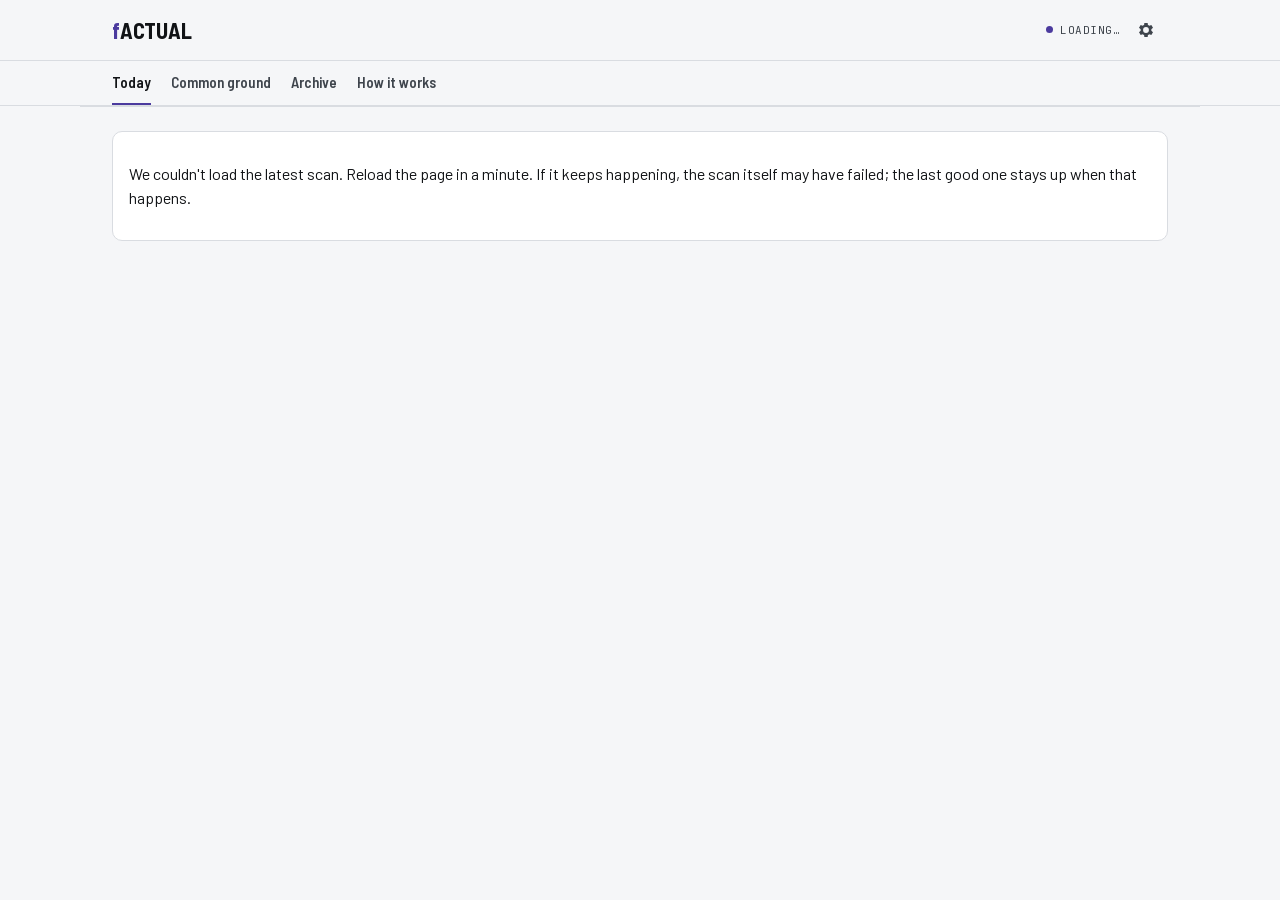
==== commit 3ef7e899: "Theme: match the device by default; the browser bar follows the theme in use A saved choice (Dark, L" ====
--- a/web/index.html
+++ b/web/index.html
@@ -20,7 +20,7 @@
 <meta name="apple-mobile-web-app-title" content="fACTUAL">
 <meta name="application-name" content="fACTUAL">
 <meta name="msapplication-TileColor" content="#0F1113">
-<script>try{var t=localStorage.getItem("fx-theme");if(t==="light"||t==="auto")document.documentElement.dataset.theme=t}catch(e){}
+<script>/* Theme: the reader's choice, else match the device. The browser bar follows the theme. */var t="auto";try{t=localStorage.getItem("fx-theme")||"auto"}catch(e){}if(t!=="dark")document.documentElement.dataset.theme=t;var m=document.querySelector('meta[name="theme-color"]');if(m)m.content=(t==="light"||(t==="auto"&&window.matchMedia&&matchMedia("(prefers-color-scheme: light)").matches))?"#F5F6F8":"#0F1113";
 /* Opened from the home screen: an app, with a bottom tab bar (?app previews it in a browser). */
 if((window.matchMedia&&matchMedia("(display-mode: standalone)").matches)||navigator.standalone||/[?&]app\b/.test(location.search))document.documentElement.classList.add("app")</script>
 <link rel="stylesheet" href="styles.css">
--- a/web/styles.css
+++ b/web/styles.css
@@ -169,6 +169,9 @@
 .m-l { font: 500 0.8125rem/1 var(--cond); color: var(--ink-3); }
 .metrics .is-agreed .m-n { color: var(--lav); }
 .metrics-tiles { display: grid; grid-template-columns: repeat(4, 1fr); gap: 8px; margin: 16px 0 0; }
+/* Missing context: what the claim leaves out, one plain line under it. */
+.left-out { margin: 6px 0 0; font: 400 0.875rem/1.45 var(--sans); color: var(--ink-2); }
+.left-out-k { font-weight: 600; color: var(--ink); }
 .metrics-tiles li { display: flex; flex-direction: column; align-items: flex-start; gap: 4px; padding: 10px; background: var(--surf); border-radius: 8px; }
 .metrics-tiles .m-n { font-size: 1.25rem; }
 .metrics-tiles .m-l { font-size: 0.75rem; }
@@ -261,16 +264,22 @@
 
 /* Checks */
 .check-row { border-top: 1px solid var(--line); }
-.check-row > summary { display: grid; grid-template-columns: auto minmax(0, 1fr) auto; gap: 10px; align-items: baseline; padding: 10px 0 4px; min-height: 44px; }
-.check-row > summary::after { align-self: center; }
+.check-row > summary { display: grid; grid-template-columns: auto minmax(0, 1fr) auto; gap: 10px; align-items: baseline; margin: 6px -8px 0; padding: 8px; min-height: 44px; box-sizing: border-box;
+  border-radius: 8px; cursor: pointer; transition: background-color 120ms ease-out; }
+.check-row > summary:hover { background: var(--surf-2); }
+.check-row > summary:active { background: var(--line); }
+.check-row > summary::after, .check-row[open] > summary::after { content: none; }
+.check-row > summary .chip { align-self: center; }
+.check-why { grid-column: 3; align-self: center; display: inline-flex; align-items: center; gap: 2px; font: 600 0.875rem/1 var(--cond); color: var(--lav); white-space: nowrap; }
+.check-why svg { transition: transform 150ms ease-out; }
+.check-row[open] .check-why svg { transform: rotate(90deg); }
 .check-claim { font: 400 0.875rem/1.4 var(--sans); color: var(--ink); overflow-wrap: anywhere; }
-.check-claim.is-echo { font: 500 0.8125rem/1.4 var(--cond); color: var(--ink-2); }
 .diff > .check-row { margin-top: 10px; }
 /* Inside a half-width side panel there is no room beside the chip: the chip and the open marker share the
    first row, the claim takes the full width below (a long chip had squeezed it to one letter a line). */
 .side .check-row > summary { grid-template-columns: minmax(0, 1fr) auto; row-gap: 6px; }
 .side .check-row > summary .chip { grid-row: 1; grid-column: 1; justify-self: start; }
-.side .check-row > summary::after { grid-row: 1; grid-column: 2; }
+.side .check-row > summary .check-why { grid-row: 1; grid-column: 2; }
 .side .check-row > summary .check-claim { grid-row: 2; grid-column: 1 / -1; }
 .check-body { padding: 4px 0 10px; }
 .why { margin: 0 0 8px; font-size: 0.875rem; line-height: 1.5; color: var(--ink-2); }
@@ -464,7 +473,7 @@
 @media (max-width: 359px) { .scan-extra { display: none; } }  /* the header fits a 320 px phone */
 
 @media (prefers-reduced-motion: reduce) {
-  .photo-link img, .story, .strip-link, .to-top, .to-top.is-on, .tile-link, .pick, .back-arrow, .more-tile, .share-btn, .poll-opt { transition: none; }
+  .photo-link img, .story, .strip-link, .to-top, .to-top.is-on, .tile-link, .pick, .back-arrow, .more-tile, .share-btn, .poll-opt, .check-row > summary, .check-why svg { transition: none; }
   .photo-link:hover img, .to-top { transform: none; }
 }
 
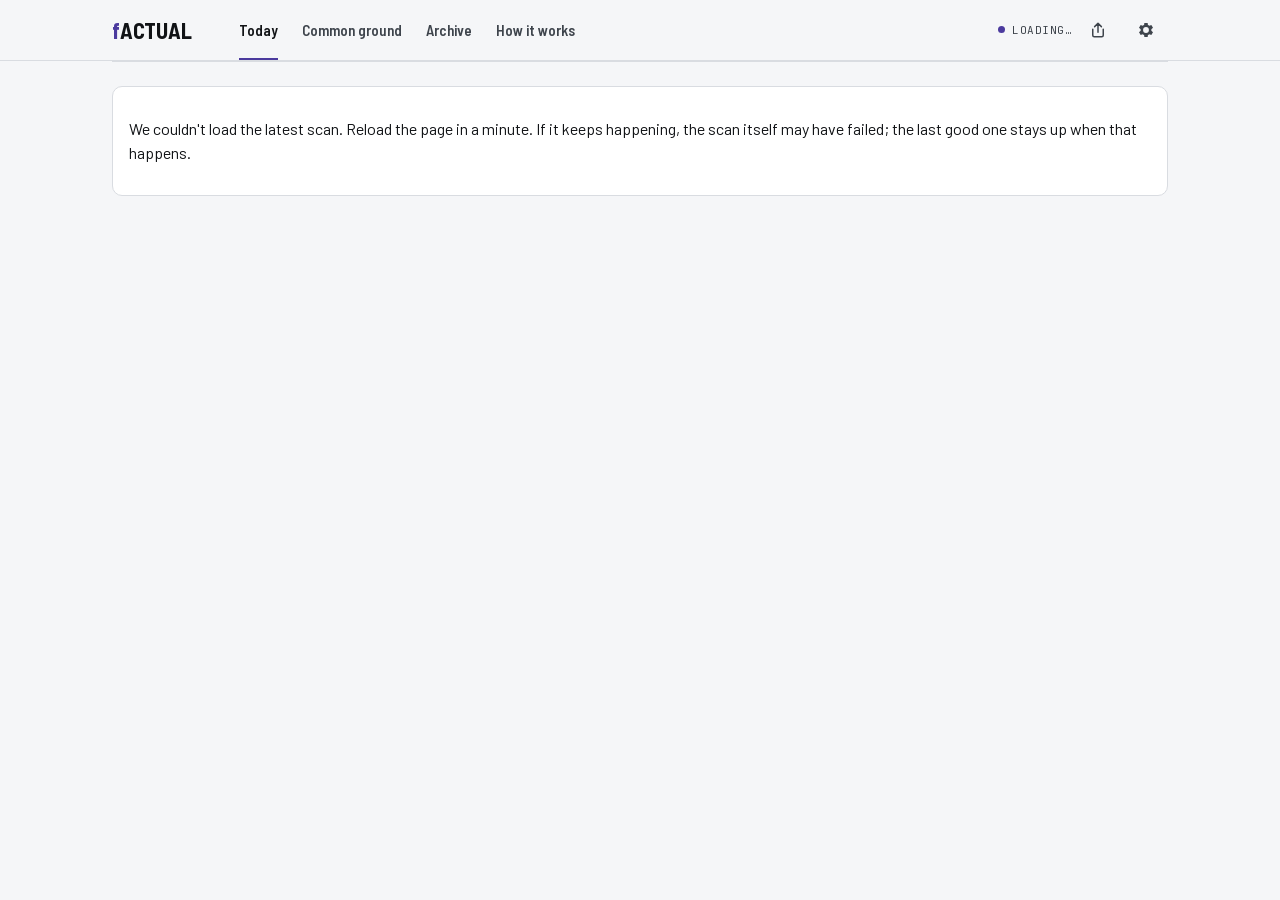
==== commit b02a17ef: "Desktop: pages in the header row, a centred story column, picture left on the lead, Share on every p" ====
--- a/web/index.html
+++ b/web/index.html
@@ -32,6 +32,7 @@
 <header class="masthead">
   <div class="masthead-inner">
     <a class="wordmark" href="./" aria-label="fACTUAL, today's stories"><span class="f" aria-hidden="true">f</span><span aria-hidden="true">ACTUAL</span></a>
+    <nav class="site-nav" aria-label="Site"><div class="site-nav-inner"><a href="./" aria-current="page">Today</a><a href="common.html">Common ground</a><a href="archive.html">Archive</a><a href="how.html">How it works</a></div></nav>
     <div class="mast-right">
       <p class="scanline" id="scanline" aria-live="polite">Loading…</p>
     <details class="settings">
@@ -47,7 +48,6 @@
     </details>
     </div>
   </div>
-  <nav class="site-nav" aria-label="Site"><div class="site-nav-inner"><a href="./" aria-current="page">Today</a><a href="common.html">Common ground</a><a href="archive.html">Archive</a><a href="how.html">How it works</a></div></nav>
 </header>
 <nav class="tab-bar" aria-label="Sections"><a href="./" aria-current="page"><svg viewBox="0 0 24 24" width="24" height="24" aria-hidden="true"><path d="M4 5h16M4 10h16M4 15h10M4 20h7" fill="none" stroke="currentColor" stroke-width="2" stroke-linecap="round"/></svg><span>Today</span></a><a href="common.html"><svg viewBox="0 0 24 24" width="24" height="24" aria-hidden="true"><circle cx="9" cy="12" r="6" fill="none" stroke="currentColor" stroke-width="2"/><circle cx="15" cy="12" r="6" fill="none" stroke="currentColor" stroke-width="2"/></svg><span>Common ground</span></a><a href="archive.html"><svg viewBox="0 0 24 24" width="24" height="24" aria-hidden="true"><rect x="3" y="4" width="18" height="5" rx="1.5" fill="none" stroke="currentColor" stroke-width="2"/><path d="M5 9v9a2 2 0 0 0 2 2h10a2 2 0 0 0 2-2V9M10 13h4" fill="none" stroke="currentColor" stroke-width="2" stroke-linecap="round"/></svg><span>Archive</span></a><a href="how.html"><svg viewBox="0 0 24 24" width="24" height="24" aria-hidden="true"><circle cx="12" cy="12" r="9" fill="none" stroke="currentColor" stroke-width="2"/><path d="M12 11v6" stroke="currentColor" stroke-width="2" stroke-linecap="round"/><circle cx="12" cy="7.5" r="1.3" fill="currentColor"/></svg><span>How it works</span></a></nav>
 
--- a/web/styles.css
+++ b/web/styles.css
@@ -64,10 +64,11 @@
 .wordmark { font: 700 1.375rem/1 var(--cond); letter-spacing: -0.01em; text-decoration: none; }
 .wordmark .f { color: var(--lav); }
 .mast-right { display: flex; align-items: center; gap: 10px; }
-.site-nav { border-top: 1px solid var(--line); }
-.site-nav-inner { max-width: 1120px; margin: 0 auto; padding: 0 var(--gutter); display: flex; gap: 20px; overflow-x: auto; scrollbar-width: none; }
+/* The site's pages sit in the header row, after the wordmark (phones use the bottom tab bar instead). */
+.masthead-inner > .site-nav { align-self: stretch; display: flex; margin-left: 32px; margin-right: auto; }
+.site-nav-inner { display: flex; gap: 24px; }
 .site-nav-inner::-webkit-scrollbar { display: none; }
-.site-nav a { display: inline-flex; align-items: center; min-height: 44px; white-space: nowrap; font: 600 0.9375rem/1 var(--cond); color: var(--ink-2); text-decoration: none; border-bottom: 2px solid transparent; }
+.site-nav a { display: inline-flex; align-items: center; min-height: 44px; padding-top: 2px; white-space: nowrap; font: 600 0.9375rem/1 var(--cond); color: var(--ink-2); text-decoration: none; border-bottom: 2px solid transparent; }
 .site-nav a:hover { color: var(--ink); }
 .site-nav a[aria-current="page"] { color: var(--ink); border-bottom-color: var(--lav); }
 
@@ -75,12 +76,12 @@
    Focused items scroll clear of it (WCAG 2.4.11). */
 .tab-bar { display: none; position: fixed; left: 0; right: 0; bottom: 0; z-index: 5; padding: 6px max(6px, env(safe-area-inset-right)) calc(6px + env(safe-area-inset-bottom)) max(6px, env(safe-area-inset-left));
   background: var(--surf); border-top: 1px solid var(--line); }
-html.app .site-nav { display: none; }
+html.app .masthead-inner > .site-nav { display: none; }
 html.app { scroll-padding-bottom: calc(84px + env(safe-area-inset-bottom)); }
 html.app body { padding-bottom: calc(66px + env(safe-area-inset-bottom)); }
 html.app .tab-bar { display: flex; }
 @media (max-width: 719px) {
-  .site-nav { display: none; }
+  .masthead-inner > .site-nav { display: none; }
   html { scroll-padding-bottom: calc(84px + env(safe-area-inset-bottom)); }
   body { padding-bottom: calc(66px + env(safe-area-inset-bottom)); }
   .tab-bar { display: flex; }
@@ -143,6 +144,11 @@
 .strip-edit { flex: none; display: inline-flex; align-items: center; gap: 6px; margin-left: auto; padding: 0 2px; border: 0; background: none; white-space: nowrap;
   font: 600 0.875rem/1 var(--cond); color: var(--ink-3); cursor: pointer; }
 .strip-edit:hover { color: var(--ink); }
+/* Desktop: the strip's line spans the content column like the section heads; its background still runs
+   edge to edge so stories never show at its sides while it is pinned. */
+@media (min-width: 720px) {
+  .topic-nav { margin: 0; padding: 0; box-shadow: 0 0 0 100vmax var(--bg); clip-path: inset(0 -100vmax); }
+}
 .topic-section { margin-top: 32px; scroll-margin-top: 60px; }  /* clear of the pinned strip */
 .topic-section:first-child { margin-top: 16px; }
 .topic-head { display: flex; align-items: baseline; justify-content: space-between; gap: 12px; padding-bottom: 10px; margin-bottom: 14px; border-bottom: 1px solid var(--line); }
@@ -205,7 +211,7 @@
 .story-photo img { aspect-ratio: 16 / 9; }
 
 /* ---------- Story page ---------- */
-.story-page > * { max-width: 720px; }
+.story-page > * { max-width: 760px; margin-left: auto; margin-right: auto; }  /* one centred reading column */
 .story-head { padding: 22px 0 0; }
 .story-tools { display: flex; align-items: center; justify-content: space-between; gap: 12px; margin: -8px 0 4px; }
 .share-btn { display: inline-flex; align-items: center; gap: 7px; min-height: 44px; padding: 0 12px; border: 1px solid var(--line); border-radius: 8px; background: transparent; color: var(--ink-2); font: 600 0.9375rem/1 var(--cond); cursor: pointer; transition: background-color 120ms ease-out, color 120ms ease-out, border-color 120ms ease-out; }
@@ -464,9 +470,9 @@
 @media (min-width: 960px) {
   .stories { grid-template-columns: 1fr 1fr; gap: 14px; }
   .story-lead { grid-column: 1 / -1; padding: 22px; }
-  .story-lead:has(.lead-photo) { display: grid; grid-template-columns: 6fr 5fr; column-gap: 28px; align-items: start; }
-  .story-lead .lead-photo { grid-column: 2; grid-row: 1; }
-  .story-lead .story-main { grid-column: 1; grid-row: 1; }
+  .story-lead:has(.lead-photo) { display: grid; grid-template-columns: 5fr 6fr; column-gap: 28px; align-items: start; }
+  .story-lead .lead-photo { grid-column: 1; grid-row: 1; }  /* picture left, words right (Heston) */
+  .story-lead .story-main { grid-column: 2; grid-row: 1; }
   .about-cols { grid-template-columns: 3fr 2fr; }
 }
 
